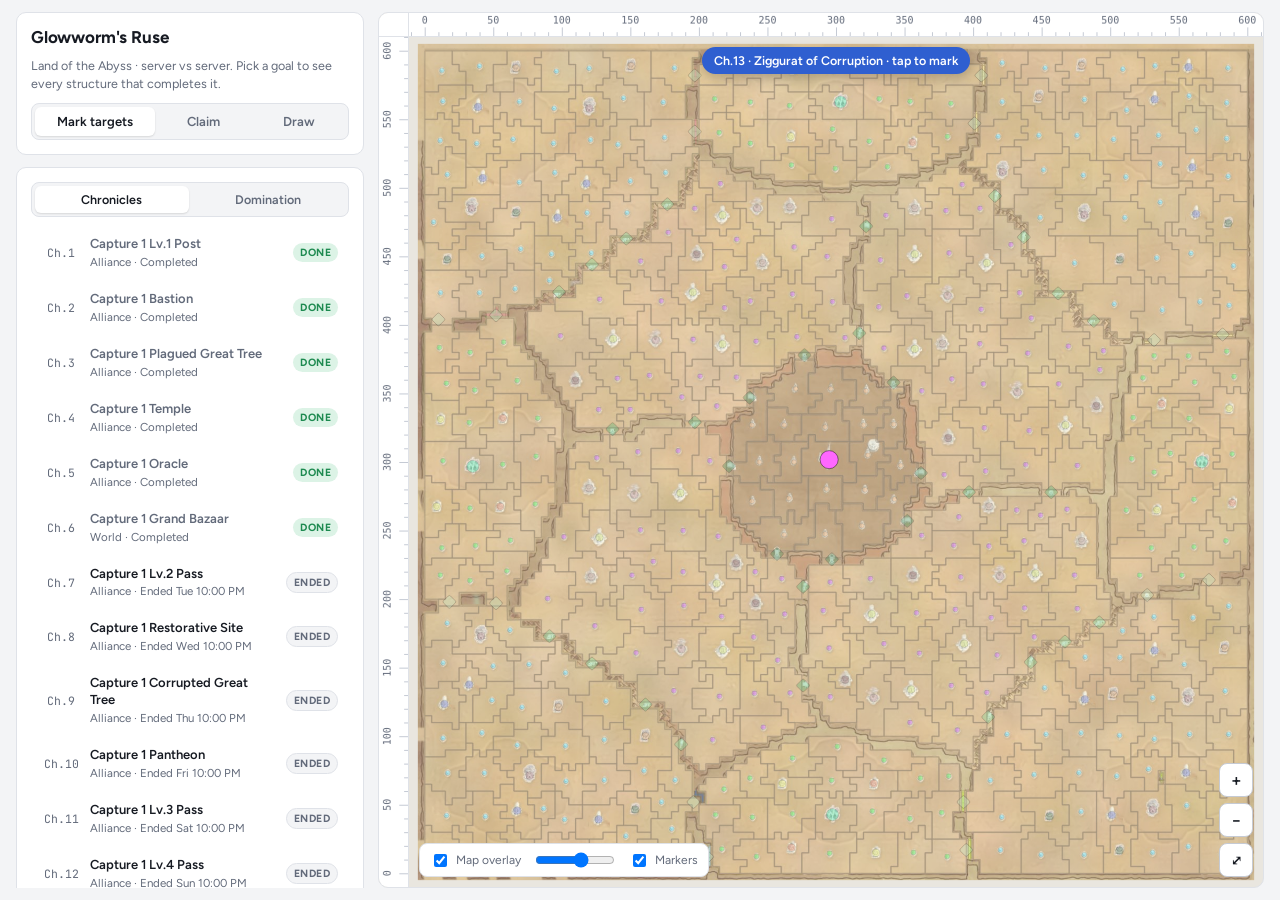
==== GlowwormsRusePlanner/glowworm/index.html @ 35611f46 "Add files via upload" ====
<!doctype html>
<html lang="en">
<head>
<meta charset="utf-8">
<meta name="viewport" content="width=device-width, initial-scale=1, viewport-fit=cover">
<title>Glowworm's Ruse Planner</title>
<meta name="claude:viewport-fit-sides" content="cover">
<link rel="preconnect" href="https://fonts.googleapis.com">
<link rel="stylesheet" href="https://fonts.googleapis.com/css2?family=Figtree:wght@400;500;600;700&family=JetBrains+Mono:wght@400;500&display=swap">
<style>
/* Layout: control rail on the left, full-bleed pannable map on the right; stacks on phones */
:root{
  --bg:#f3f4f6; --panel:#ffffff; --line:#dfe2e8; --line-strong:#c5cad4;
  --fg:#161a22; --muted:#626a7a; --accent:#2f5fd0; --accent-soft:#e7edfb;
  --map-bg:#e9e6df; --tile:#f6f3ec; --tile-line:#8f8676; --void:#cfc8bb;
  --danger:#c2412d; --ok:#1d8a50; --ok-soft:#dcf3e6; --warn:#a86400; --warn-soft:#fbecd2;
  --f-ui:"Figtree",system-ui,-apple-system,"Segoe UI",sans-serif;
  --f-mono:"JetBrains Mono",ui-monospace,"SFMono-Regular",Menlo,monospace;
}
@media (prefers-color-scheme:dark){:root:not([data-theme="light"]){
  --bg:#0f1115; --panel:#171a20; --line:#262a33; --line-strong:#353b47;
  --fg:#e8eaef; --muted:#8d95a5; --accent:#7ea0ff; --accent-soft:#1d2640;
  --map-bg:#14161a; --tile:#2a2823; --tile-line:#6d6658; --void:#1b1b1a; --danger:#ff7a63; --ok:#5fd394; --ok-soft:#173326; --warn:#f0b35a; --warn-soft:#3a2a12; color-scheme:dark}}
:root[data-theme="dark"]{
  --bg:#0f1115; --panel:#171a20; --line:#262a33; --line-strong:#353b47;
  --fg:#e8eaef; --muted:#8d95a5; --accent:#7ea0ff; --accent-soft:#1d2640;
  --map-bg:#14161a; --tile:#2a2823; --tile-line:#6d6658; --void:#1b1b1a; --danger:#ff7a63; --ok:#5fd394; --ok-soft:#173326; --warn:#f0b35a; --warn-soft:#3a2a12; color-scheme:dark}
html,body{height:100%}
body{background:var(--bg);color:var(--fg);font-family:var(--f-ui);font-size:14px;
  padding-left:max(16px,env(safe-area-inset-left,0px));padding-right:max(16px,env(safe-area-inset-right,0px));padding-block:12px;box-sizing:border-box}
*{box-sizing:border-box}
button,input,select,textarea{font:inherit;color:inherit}
.app{display:grid;grid-template-columns:350px minmax(0,1fr);gap:12px;height:100%}
.rail{display:flex;flex-direction:column;gap:12px;min-height:0;overflow:auto;padding-right:2px}
.card{background:var(--panel);border:1px solid var(--line);border-radius:10px;padding:14px;display:flex;flex-direction:column;gap:10px}
.head{display:flex;align-items:baseline;justify-content:space-between;gap:8px}
h1{font-size:17px;font-weight:700;margin:0;text-wrap:balance;letter-spacing:-.01em}
h2{font-size:11px;font-weight:600;margin:0;text-transform:uppercase;letter-spacing:.08em;color:var(--muted)}
.sub{color:var(--muted);font-size:12.5px;line-height:1.45;margin:0}
.mono{font-family:var(--f-mono);font-variant-numeric:tabular-nums}
.seg{display:grid;grid-template-columns:1.3fr 1fr 1fr;background:var(--bg);border:1px solid var(--line);border-radius:8px;padding:3px;gap:3px}
.seg button{border:0;background:transparent;border-radius:6px;padding:7px 8px;font-weight:600;font-size:13px;color:var(--muted);cursor:pointer}
.seg button[aria-pressed="true"]{background:var(--panel);color:var(--fg);box-shadow:0 1px 2px rgba(0,0,0,.12)}
.btn{border:1px solid var(--line-strong);background:var(--panel);border-radius:7px;padding:6px 10px;font-size:12.5px;font-weight:600;cursor:pointer}
.btn:hover{border-color:var(--accent)}
.btn.primary{background:var(--accent);border-color:var(--accent);color:#fff}
.btn.ghost{border-color:transparent;background:transparent;color:var(--muted)}
.btn.danger{color:var(--danger)}
.row{display:flex;gap:8px;align-items:center;flex-wrap:wrap}
:focus-visible{outline:2px solid var(--accent);outline-offset:2px}
.alli{display:flex;flex-direction:column;gap:4px}
.al{display:grid;grid-template-columns:auto minmax(0,1fr) auto;align-items:center;gap:10px;padding:8px 10px;border-radius:8px;border:1px solid transparent;cursor:pointer}
.al:hover{background:var(--bg)}
.al.on{border-color:var(--line-strong);background:var(--bg)}
.dot{width:16px;height:16px;border-radius:50%;border:2px solid var(--panel);box-shadow:0 0 0 1px var(--line-strong);cursor:pointer;padding:0}
.al input{border:0;background:transparent;font-weight:600;padding:0;min-width:0;width:100%}
.al input:focus{outline:none;border-bottom:1px solid var(--accent)}
.al .pts{font-family:var(--f-mono);font-size:12.5px;text-align:right}
.al .pts small{display:block;color:var(--muted);font-size:11px}
.al .bar{grid-column:2/4;height:3px;border-radius:2px;background:var(--line);overflow:hidden}
.al .bar i{display:block;height:100%}
.swatches{display:grid;grid-template-columns:repeat(9,1fr);gap:6px;padding:6px 0 2px}
.swatches button{aspect-ratio:1;border-radius:50%;border:2px solid transparent;cursor:pointer;padding:0}
.swatches button[aria-pressed="true"]{border-color:var(--fg)}
.empty{border:1px dashed var(--line-strong);border-radius:8px;padding:12px;color:var(--muted);font-size:12.5px;line-height:1.45}
.types{display:flex;flex-direction:column;gap:4px}
.zh{font-size:11px;font-weight:600;letter-spacing:.08em;text-transform:uppercase;color:var(--muted);padding:8px 8px 2px}
.ty .nm{font-weight:600;min-width:0;overflow:hidden;text-overflow:ellipsis;white-space:nowrap}
.ty{display:grid;grid-template-columns:auto minmax(0,1fr) 72px 30px;gap:8px;align-items:center;padding:6px 8px;border-radius:8px;border:1px solid transparent}
.ty.sel{border-color:var(--accent);background:var(--accent-soft)}
.ty input[type=text]{border:0;background:transparent;font-weight:600;min-width:0;width:100%;padding:2px 0}
.ty input[type=number]{width:64px;border:1px solid var(--line);border-radius:6px;padding:3px 6px;background:var(--panel);font-family:var(--f-mono);font-size:12px;text-align:right}
.ty .cnt{font-family:var(--f-mono);font-size:11.5px;color:var(--muted);min-width:28px;text-align:right}
.mk{width:14px;height:14px;display:inline-block;cursor:pointer;border:0;padding:0}
.stage{position:relative;min-height:0;background:var(--map-bg);border:1px solid var(--line);border-radius:10px;overflow:hidden;display:grid;grid-template-columns:30px 1fr;grid-template-rows:24px 1fr}
.corner{background:var(--panel);border-right:1px solid var(--line);border-bottom:1px solid var(--line)}
canvas.ruler{display:block;width:100%;height:100%;background:var(--panel)}
#rx{border-bottom:1px solid var(--line)} #ry{border-right:1px solid var(--line)}
.mapwrap{position:relative;overflow:hidden;touch-action:none;cursor:grab}
.mapwrap.drag{cursor:grabbing}
svg#map{position:absolute;inset:0;width:100%;height:100%;display:block}
.terr{fill:var(--tile);stroke:var(--tile-line);stroke-width:.45;vector-effect:non-scaling-stroke;stroke-linejoin:round;cursor:pointer}
.terr.own{stroke:rgba(0,0,0,.55)}
.terr:hover{stroke:var(--fg);stroke-width:1.6}
.bgon .terr{fill-opacity:.0}
.bgon .terr.own{fill-opacity:.62}
.gate{cursor:pointer}
.gate:hover rect{stroke-width:2.2}
.hud{position:absolute;right:calc(10px + env(safe-area-inset-right,0px));bottom:10px;display:flex;flex-direction:column;gap:6px}
.hud button{width:34px;height:34px;border-radius:8px;border:1px solid var(--line-strong);background:var(--panel);font-size:17px;font-weight:600;cursor:pointer}
.legend{position:absolute;left:10px;bottom:10px;background:var(--panel);border:1px solid var(--line);border-radius:8px;padding:6px 10px;font-size:12px;color:var(--muted);display:flex;gap:12px;align-items:center;flex-wrap:wrap;max-width:calc(100% - 70px)}
.legend label{display:flex;gap:6px;align-items:center;cursor:pointer}
.legend input[type=range]{width:80px}
.tip{position:absolute;pointer-events:none;background:var(--panel);border:1px solid var(--line-strong);border-radius:8px;padding:8px 10px;font-size:12.5px;line-height:1.45;box-shadow:0 6px 18px rgba(0,0,0,.18);min-width:170px;z-index:5}
.tip b{font-size:13px}
.tip .k{color:var(--muted)}
.modebar{position:absolute;top:10px;left:50%;transform:translateX(-50%);background:var(--accent);color:#fff;font-weight:600;font-size:12.5px;padding:6px 12px;border-radius:999px;white-space:nowrap;box-shadow:0 4px 12px rgba(0,0,0,.2)}
textarea{width:100%;min-height:90px;border:1px solid var(--line);border-radius:8px;padding:8px;background:var(--bg);font-family:var(--f-mono);font-size:11.5px;resize:vertical}
.note{font-size:12px;color:var(--muted)}
.ok{color:var(--accent);font-weight:600;font-size:12px}
.tabs{display:grid;grid-template-columns:1fr 1fr;background:var(--bg);border:1px solid var(--line);border-radius:8px;padding:3px;gap:3px}
.tabs button{border:0;background:transparent;border-radius:6px;padding:6px 8px;font-weight:600;font-size:12.5px;color:var(--muted);cursor:pointer}
.tabs button[aria-pressed="true"]{background:var(--panel);color:var(--fg);box-shadow:0 1px 2px rgba(0,0,0,.12)}
.goals{display:flex;flex-direction:column;gap:4px}
.goal{display:grid;grid-template-columns:38px minmax(0,1fr) auto;gap:10px;align-items:center;padding:8px 10px;border-radius:8px;border:1px solid transparent;cursor:pointer;text-align:left;background:transparent;width:100%}
.goal:hover{background:var(--bg)}
.goal.sel{border-color:var(--accent);background:var(--accent-soft)}
.goal .ch{font-family:var(--f-mono);font-size:11.5px;color:var(--muted);text-align:center}
.goal .tt{font-weight:600;font-size:13px;line-height:1.3}
.goal .meta{font-size:11.5px;color:var(--muted);margin-top:2px}
.goal.done .tt{color:var(--muted)}
.pill{font-size:10.5px;font-weight:700;letter-spacing:.04em;text-transform:uppercase;padding:3px 7px;border-radius:999px;white-space:nowrap}
.p-done{background:var(--ok-soft);color:var(--ok)}
.p-live{background:var(--accent);color:#fff}
.p-next{background:var(--accent-soft);color:var(--accent)}
.p-up{background:var(--bg);color:var(--muted);border:1px solid var(--line)}
.p-open{background:var(--warn-soft);color:var(--warn)}
.step{display:flex;align-items:center;gap:4px;font-family:var(--f-mono);font-size:12px}
.step button{width:22px;height:22px;border-radius:6px;border:1px solid var(--line-strong);background:var(--panel);cursor:pointer;line-height:1;padding:0}
.detail{border-top:1px solid var(--line);padding-top:10px;display:flex;flex-direction:column;gap:8px}
.detail .row{justify-content:space-between}
.tg{display:flex;gap:10px;flex-wrap:wrap;font-size:12px;color:var(--muted)}
.tg b{color:var(--fg);font-family:var(--f-mono)}
.key{display:grid;grid-template-columns:repeat(2,minmax(0,1fr));gap:4px 12px;font-size:12px}
.key span{display:flex;gap:6px;align-items:center;min-width:0;white-space:nowrap;overflow:hidden;text-overflow:ellipsis}
.key i{width:10px;height:10px;border-radius:50%;flex:none;box-shadow:0 0 0 1px rgba(0,0,0,.45)}
.key i.g{border-radius:2px;transform:rotate(45deg) scale(.85)}
details summary{cursor:pointer;list-style:none;display:flex;justify-content:space-between;align-items:center}
details summary::-webkit-details-marker{display:none}
.dim .terr:not(.elig){opacity:.55}
.dtools{position:absolute;top:10px;left:10px;right:10px;display:flex;flex-wrap:wrap;gap:6px;align-items:center;justify-content:center;pointer-events:none;z-index:4}
.dgrp{display:flex;gap:2px;background:var(--panel);border:1px solid var(--line-strong);border-radius:9px;padding:3px;box-shadow:0 4px 12px rgba(0,0,0,.16);pointer-events:auto}
.dgrp button{display:flex;align-items:center;gap:5px;border:0;background:transparent;border-radius:6px;padding:5px 8px;font-size:12px;font-weight:600;color:var(--fg);cursor:pointer}
.dgrp button:hover{background:var(--bg)}
.dgrp button[aria-pressed="true"]{background:var(--accent);color:#fff}
.dgrp svg{width:16px;height:16px;fill:currentColor;stroke:currentColor}
.dgrp .sw{width:20px;height:20px;padding:0;border-radius:50%;box-shadow:inset 0 0 0 1px rgba(0,0,0,.35)}
.dgrp .sw[aria-pressed="true"]{outline:2px solid var(--fg);outline-offset:1px;background-clip:padding-box}
.dhint{width:100%;text-align:center;font-size:11.5px;color:var(--fg);pointer-events:none}
.dhint span{background:var(--panel);border:1px solid var(--line);border-radius:999px;padding:3px 10px}
.mapwrap.drawing{cursor:crosshair}
#dl text{font-family:var(--f-ui);font-weight:700;paint-order:stroke;stroke:rgba(0,0,0,.75);stroke-linejoin:round}
@media (max-width:600px){.dgrp [data-tool] span{display:none}}
.mk-dim{opacity:.25}
@media (max-width:820px){
  .app{grid-template-columns:1fr;grid-template-rows:auto auto;height:auto}
  .stage{height:min(78vh,620px);order:-1}
  .rail{overflow:visible}
}
@media (prefers-reduced-motion:reduce){*{transition:none!important}}
</style>
<style>[hidden]{display:none!important}img{max-width:100%}body{margin:0}</style>
</head>
<body>

<div class="app">
  <aside class="rail">
    <section class="card">
      <h1>Glowworm's Ruse</h1>
      <p class="sub">Land of the Abyss · server vs server. Pick a goal to see every structure that completes it.</p>
      <div class="seg" role="group" aria-label="Map tap action">
        <button id="mPlan" aria-pressed="true">Mark targets</button>
        <button id="mClaim" aria-pressed="false">Claim</button>
        <button id="mDraw" aria-pressed="false">Draw</button>
      </div>
    </section>

    <section class="card">
      <div class="tabs" role="group" aria-label="Goal list">
        <button id="tChron" aria-pressed="true">Chronicles</button>
        <button id="tDom" aria-pressed="false">Domination</button>
      </div>
      <div id="goalList" class="goals"></div>
      <div id="goalDetail" class="detail" hidden></div>
    </section>

    <section class="card" id="claimCard">
      <div class="head"><h2>Alliances</h2><button class="btn" id="addAl">+ Add</button></div>
      <div id="alList" class="alli"></div>
      <div class="row" id="claimTools"></div>
    </section>

    <section class="card">
      <details>
        <summary><h2>Map key</h2><span class="note">show</span></summary>
        <div class="key" id="key" style="margin-top:10px"></div>
      </details>
    </section>

    <section class="card">
      <div class="head"><h2>Share &amp; backup</h2></div>
      <div class="row">
        <button class="btn" id="cpPlan">Copy full plan</button>
        <button class="btn ghost" id="showImp">Paste plan…</button>
      </div>
      <div id="impBox" hidden>
        <textarea id="impText" placeholder="Paste a copied plan here"></textarea>
        <div class="row"><button class="btn primary" id="doImp">Load</button><span id="impMsg" class="note"></span></div>
      </div>
      <span id="cpMsg" class="ok" hidden></span>
    </section>
  </aside>

  <main class="stage" id="stage">
    <div class="corner"></div>
    <canvas class="ruler" id="rx"></canvas>
    <canvas class="ruler" id="ry"></canvas>
    <div class="mapwrap" id="wrap">
      <svg id="map" xmlns="http://www.w3.org/2000/svg"><g id="vp"><image id="bgimg" href="map.jpg" x="-5" y="-5" width="610" height="610" preserveAspectRatio="none"/><g id="tl"></g><g id="ml"></g><g id="gl"></g><g id="rl"></g><g id="dl"></g></g></svg>
      <div class="modebar" id="modebar" hidden></div>
      <div class="dtools" id="dtools" hidden>
        <div class="dgrp" role="group" aria-label="Drawing tool">
          <button data-tool="hold" title="Alliance stronghold"><svg viewBox="0 0 20 20"><path d="M4 17V8l2-1V4h2v2h1V4h2v2h1V4h2v3l2 1v9h-5v-4H9v4z"/></svg><span>Stronghold</span></button>
          <button data-tool="arrow" title="Arrow"><svg viewBox="0 0 20 20"><path d="M3 17L15 5M9 5h6v6" fill="none" stroke-width="2"/></svg><span>Arrow</span></button>
          <button data-tool="circle" title="Circle"><svg viewBox="0 0 20 20"><circle cx="10" cy="10" r="6.5" fill="none" stroke-width="2"/></svg><span>Circle</span></button>
          <button data-tool="rect" title="Rectangle"><svg viewBox="0 0 20 20"><rect x="3.5" y="5" width="13" height="10" fill="none" stroke-width="2"/></svg><span>Box</span></button>
          <button data-tool="tri" title="Triangle"><svg viewBox="0 0 20 20"><path d="M10 3.5L17 16H3z" fill="none" stroke-width="2" stroke-linejoin="round"/></svg><span>Triangle</span></button>
          <button data-tool="erase" title="Erase: tap a drawing to remove it"><svg viewBox="0 0 20 20"><path d="M4 14l7-9 5 4-6 8H6z M8 17h8" fill="none" stroke-width="2" stroke-linejoin="round"/></svg><span>Erase</span></button>
        </div>
        <div class="dgrp" id="dcolors" role="group" aria-label="Drawing colour"></div>
        <div class="dgrp">
          <button id="dUndo" title="Undo last drawing"><span>Undo</span></button>
          <button id="dClear" title="Remove all drawings"><span>Clear</span></button>
        </div>
        <div class="dhint" id="dhint"></div>
      </div>
      <div class="legend" id="legend">
        <label><input type="checkbox" id="bgChk" checked> Map overlay</label>
        <input type="range" id="bgOp" min="15" max="100" value="65" aria-label="Map overlay opacity">
        <label><input type="checkbox" id="mkChk" checked> Markers</label>
      </div>
      <div class="hud"><button id="zin" aria-label="Zoom in">+</button><button id="zout" aria-label="Zoom out">−</button><button id="zfit" aria-label="Fit map" style="font-size:13px">⤢</button></div>
      <div class="tip" id="tip" hidden></div>
    </div>
  </main>
</div>

<script src="data.js"></script>
<script>
(()=>{
const D=window.GW_DATA, NS="http://www.w3.org/2000/svg";
const PALETTE=["#F4BF41","#F08C33","#BB7128","#784633","#EC4441","#7B2E40","#D7538F","#8647BA","#621D6F","#272742","#3950CF","#3E8CD7","#414569","#627FAB","#428A92","#50B080","#5DA52F","#40632D"];
const KEY="arc-glowworm-v3";
const ZN={Z1:"Zone 1",Z2:"Zone 2",Z3:"Zone 3",Z4:"Zone 4",GT:"Passes"};
const TYPES=D.types, TY={}; TYPES.forEach(t=>TY[t.id]=t);
const items={}; D.t.forEach(t=>items[t.id]={...t,kind:"t"}); D.g.forEach(g=>items[g.id]={...g,kind:"g"});
const ANY="*";
const T={post:["Z1:Level_1_Base"],bastion:["Z1:Bastion"],ptree:["Z1:Plagued_Great_Tree"],temple:["Z1:Temple_of_Conquest","Z1:Temple_of_Protection"],
  oracle:["Z2:Orancle_of_Discovery","Z2:Oracle_of_Recovery"],bazaar:["Z2:Grand_Bazaar"],rest:["Z3:Restorative_Site"],ctree:["Z3:Corrupted_Great_Tree"],
  trees:["Z1:Plagued_Great_Tree","Z3:Corrupted_Great_Tree"],pantheon:["Z3:Pantheon_of_Might","Z3:Pantheon_of_Mystery"],zig:["Z4:Ziggurat_of_Corruption"],
  p1:["GT:L1"],p2:["GT:L2"],p3:["GT:L3"],p4:["GT:L4"]};
const U=(m,d)=>Date.UTC(2026,m-1,d,22);
const CH=[
 [1,"Capture 1 Lv.1 Post","A",T.post,U(10,13)],[2,"Capture 1 Bastion","A",T.bastion,U(10,14)],[3,"Capture 1 Plagued Great Tree","A",T.ptree,U(10,15)],
 [4,"Capture 1 Temple","A",T.temple,U(10,16)],[5,"Capture 1 Oracle","A",T.oracle,U(10,17)],[6,"Capture 1 Grand Bazaar","W",T.bazaar,U(10,18)],
 [7,"Capture 1 Lv.2 Pass","A",T.p2,U(10,19)],[8,"Capture 1 Restorative Site","A",T.rest,U(10,20)],[9,"Capture 1 Corrupted Great Tree","A",T.ctree,U(10,21)],
 [10,"Capture 1 Pantheon","A",T.pantheon,U(10,22)],[11,"Capture 1 Lv.3 Pass","A",T.p3,U(10,23)],[12,"Capture 1 Lv.4 Pass","A",T.p4,U(10,24)],
 [13,"Capture the Ziggurat of Corruption","W",T.zig,U(10,25)]
].map(([n,t,m,ty,st])=>({id:"c"+n,n,title:t,m,ty,start:st,end:st+864e5}));
const DOM=[
 ["d1","Capture 10 Territories","A",ANY,10,33],["d2","Capture 30 Territories","A",ANY,30,33],["d3","Capture 50 Territories","A",ANY,50,33],
 ["d4","Capture 1 Bastion","A",T.bastion,1,2],["d5","Capture 2 Great Trees","A",T.trees,2,1],["d6","Capture 2 Temples","A",T.temple,2,2],
 ["d7","Capture 4 Lv.1 Passes","W",T.p1,4,4,"Lv.14 Valor"],["d8","Capture 2 Oracles","A",T.oracle,2,2],["d9","Capture 1 Grand Bazaar","A",T.bazaar,1,1],
 ["d10","Capture 2 Grand Bazaars","W",T.bazaar,2,1],["d11","Capture 4 Lv.2 Passes","W",T.p2,4,0,"Lv.16 Valor"],["d12","Capture 4 Lv.3 Passes","W",T.p3,4,0],
 ["d13","Capture 3 Pantheons","A",T.pantheon,3,0,"Lv.14 Valor"],["d14","Capture 6 Lv.4 Passes","W",T.p4,6,0,"Lv.16 Valor"],["d15","Capture the Ziggurat of Corruption","W",T.zig,1,0]
].map(([id,title,m,ty,need,have,req])=>({id,title,m,ty,need,have,req}));
const GOALS={}; CH.forEach(g=>GOALS[g.id]=g); DOM.forEach(g=>GOALS[g.id]=g);
const seed=()=>{const p={},c={}; DOM.forEach(d=>p[d.id]=d.have); [1,2,3,4,5,6].forEach(n=>c["c"+n]=1); return {prog:p,chDone:c};};
let S={alliances:[],active:null,owner:{},tgt:{},shapes:[],tool:"hold",dcol:null,mode:"plan",tab:"chron",goal:null,bg:true,bgOp:65,mk:true,...seed()};
try{const r=localStorage.getItem(KEY); if(r) S={...S,...JSON.parse(r)};}catch(e){}
const save=()=>{try{localStorage.setItem(KEY,JSON.stringify(S))}catch(e){}};
const typeOf=id=>items[id].ty;
const alById=id=>S.alliances.find(a=>a.id===id);
const $=s=>document.getElementById(s);
const esc=v=>String(v).replace(/[&<>"]/g,c=>({"&":"&amp;","<":"&lt;",">":"&gt;",'"':"&quot;"}[c]));
const elig=(g,id)=>g.ty===ANY?items[id].kind==="t":g.ty.includes(typeOf(id));
const ST=["target","captured","restored"], STN={target:"Target",captured:"Captured",restored:"Restored"};
const STC={target:"#ffffff",captured:"#f5a524",restored:"#22c55e"};
if(!S.goal){const nx=CH.find(c=>!S.chDone[c.id]&&c.end>Date.now()); S.goal=nx?nx.id:"c13";}

/* ---------- map build ---------- */
const tl=$("tl"),ml=$("ml"),gl=$("gl"),rl=$("rl"),els={};
const fy=y=>600-y;
D.t.forEach(t=>{
  const p=document.createElementNS(NS,"path");
  p.setAttribute("d","M"+t.p.map(([x,y])=>x+" "+fy(y)).join("L")+"Z");
  p.setAttribute("class","terr"); p.dataset.id=t.id; tl.appendChild(p); els[t.id]=p;
  const m=document.createElementNS(NS,"circle"); m.setAttribute("cx",t.s[0]); m.setAttribute("cy",fy(t.s[1]));
  m.dataset.id=t.id; m.style.cursor="pointer"; ml.appendChild(m); els[t.id+"_m"]=m;
});
D.g.forEach(g=>{
  const r=document.createElementNS(NS,"rect"),gg=document.createElementNS(NS,"g");
  gg.setAttribute("class","gate"); gg.setAttribute("transform",`translate(${g.s[0]} ${fy(g.s[1])}) rotate(45)`);
  r.setAttribute("x",-3.6);r.setAttribute("y",-3.6);r.setAttribute("width",7.2);r.setAttribute("height",7.2);r.setAttribute("rx",1.2);
  r.setAttribute("vector-effect","non-scaling-stroke"); r.dataset.id=g.id; gg.appendChild(r); gl.appendChild(gg); els[g.id]=r;
});
const mr=t=>{const r=TY[t].r; return r>20?4.4:r>12?2.8:1.8;};

function paint(){
  const svg=$("map"), g=GOALS[S.goal];
  svg.classList.toggle("bgon",S.bg); svg.classList.toggle("dim",!!g&&g.ty!==ANY);
  $("bgimg").style.display=S.bg?"":"none"; $("bgimg").setAttribute("opacity",S.bgOp/100);
  ml.style.display=S.mk?"":"none";
  D.t.forEach(t=>{
    const a=alById(S.owner[t.id]),p=els[t.id],e=g&&elig(g,t.id);
    p.classList.toggle("own",!!a); p.classList.toggle("elig",!!e); p.style.fill=a?a.color:"";
    const m=els[t.id+"_m"], ty=TY[t.ty], focus=g&&g.ty!==ANY;
    m.setAttribute("r",mr(t.ty)*(focus&&e?1.5:1)); m.setAttribute("fill",ty.color);
    m.setAttribute("stroke","rgba(0,0,0,.65)"); m.setAttribute("stroke-width",.5);
    m.classList.toggle("mk-dim",!!focus&&!e);
  });
  D.g.forEach(gt=>{
    const a=alById(S.owner[gt.id]),r=els[gt.id],e=g&&elig(g,gt.id);
    r.setAttribute("fill",a?a.color:TY[gt.ty].color); r.setAttribute("stroke",a?"#fff":"rgba(0,0,0,.7)"); r.setAttribute("stroke-width",a?1.6:1);
    r.parentNode.classList.toggle("mk-dim",!!g&&g.ty!==ANY&&!e);
    r.parentNode.setAttribute("transform",`translate(${gt.s[0]} ${fy(gt.s[1])}) rotate(45) scale(${g&&e&&g.ty!==ANY?1.35:1})`);
  });
  rl.innerHTML="";
  for(const id in S.tgt){const it=items[id]; if(!it) continue; const st=S.tgt[id];
    const c=document.createElementNS(NS,"circle"); c.setAttribute("cx",it.s[0]); c.setAttribute("cy",fy(it.s[1]));
    c.setAttribute("r",it.kind==="g"?7.5:Math.max(6,mr(it.ty)*1.5+3.5)); c.setAttribute("fill","none"); c.setAttribute("stroke",STC[st]);
    c.setAttribute("stroke-width",st==="target"?1.4:2); c.setAttribute("vector-effect","non-scaling-stroke");
    if(st==="target") c.setAttribute("stroke-dasharray","3 2"); c.style.pointerEvents="none";
    const c2=c.cloneNode(); c2.setAttribute("stroke","rgba(0,0,0,.55)"); c2.setAttribute("stroke-width",st==="target"?3:4); c2.removeAttribute("stroke-dasharray");
    rl.append(c2,c);}
}

/* ---------- goals ---------- */
const fmtDur=ms=>{const m=Math.round(ms/6e4),d=Math.floor(m/1440),h=Math.floor(m%1440/60),mm=m%60; return d?`${d}d ${h}h`:h?`${h}h ${mm}m`:`${mm}m`;};
const fmtWhen=t=>new Date(t).toLocaleString([], {weekday:"short",hour:"numeric",minute:"2-digit"});
function goalCounts(g){const c={eligible:0,target:0,captured:0,restored:0};
  Object.keys(items).forEach(id=>{if(!elig(g,id))return; c.eligible++; const s=S.tgt[id]; if(s) c[s]++;}); return c;}
function chState(c){const now=Date.now(),cnt=goalCounts(c);
  if(S.chDone[c.id]||cnt.restored>0) return {k:"done",pill:"Done",cls:"p-done",meta:c.end<now?"Completed":"Completed · ends "+fmtWhen(c.end)};
  if(now>=c.end) return {k:"miss",pill:"Ended",cls:"p-up",meta:"Ended "+fmtWhen(c.end)};
  if(now>=c.start) return {k:"live",pill:"Live",cls:"p-live",meta:"Ends in "+fmtDur(c.end-now)+" · "+fmtWhen(c.end)};
  const nx=CH.find(x=>x.start>now); return {k:"up",pill:nx&&nx.id===c.id?"Next":"Upcoming",cls:nx&&nx.id===c.id?"p-next":"p-up",meta:"Opens "+fmtWhen(c.start)+" · in "+fmtDur(c.start-now)};
}
function renderGoals(){
  const box=$("goalList"); box.innerHTML="";
  $("tChron").setAttribute("aria-pressed",String(S.tab==="chron")); $("tDom").setAttribute("aria-pressed",String(S.tab==="dom"));
  if(S.tab==="chron") CH.forEach(c=>{const st=chState(c);
    const b=document.createElement("button"); b.className="goal"+(S.goal===c.id?" sel":"")+(st.k==="done"?" done":"");
    b.innerHTML=`<span class="ch">Ch.${c.n}</span><span><div class="tt">${c.title}</div><div class="meta">${c.m==="W"?"World":"Alliance"} · ${st.meta}</div></span><span class="pill ${st.cls}">${st.pill}</span>`;
    b.onclick=()=>{S.goal=S.goal===c.id?null:c.id; save(); renderAll();}; box.appendChild(b);});
  else DOM.forEach(d=>{const have=S.prog[d.id]||0, done=have>=d.need;
    const b=document.createElement("div"); b.className="goal"+(S.goal===d.id?" sel":"")+(done?" done":""); b.tabIndex=0;
    b.innerHTML=`<span class="pill ${done?"p-done":"p-open"}" style="justify-self:center">${done?"✓":d.need-have}</span><span><div class="tt">${d.title}</div><div class="meta">${d.m==="W"?"World":"Alliance"}${d.req?" · needs "+d.req:""}</div></span>
      <span class="step"><button aria-label="Less">−</button><span>${have}/${d.need}</span><button aria-label="More">+</button></span>`;
    const [mi,pl]=b.querySelectorAll(".step button");
    mi.onclick=e=>{e.stopPropagation(); S.prog[d.id]=Math.max(0,have-1); save(); renderGoals();};
    pl.onclick=e=>{e.stopPropagation(); S.prog[d.id]=have+1; save(); renderGoals();};
    b.onclick=()=>{S.goal=S.goal===d.id?null:d.id; save(); renderAll();};
    b.onkeydown=e=>{if(e.key==="Enter"||e.key===" "){e.preventDefault(); b.onclick();}};
    box.appendChild(b);});
  renderDetail();
}
function renderDetail(){
  const box=$("goalDetail"), g=GOALS[S.goal]; if(!g){box.hidden=true; return;} box.hidden=false;
  const c=goalCounts(g);
  const isCh=!!g.n;
  box.innerHTML=`<div class="row"><b style="font-size:13px">${isCh?"Ch."+g.n+" · ":""}${g.title}</b></div>
    <div class="tg"><span><b>${c.eligible}</b> on map</span><span><b>${c.target}</b> targeted</span><span><b>${c.captured}</b> captured</span><span><b>${c.restored}</b> restored</span></div>
    <p class="sub" style="margin:0">${S.mode==="plan"?"Tap a highlighted structure to mark it: target, then captured, then restored. Tap again to clear.":"Switch to Mark targets to plan this goal on the map."} Chronicle missions only count once the structure is captured and restored.</p>
    ${isCh?`<div class="row"><label class="note" style="display:flex;gap:6px;align-items:center"><input type="checkbox" id="chDoneChk" ${S.chDone[g.id]?"checked":""}> Completed in game</label></div>`:""}`;
  const ck=$("chDoneChk"); if(ck) ck.onchange=e=>{if(e.target.checked) S.chDone[g.id]=1; else delete S.chDone[g.id]; save(); renderGoals(); };
}
$("tChron").onclick=()=>{S.tab="chron"; save(); renderGoals();};
$("tDom").onclick=()=>{S.tab="dom"; save(); renderGoals();};

/* ---------- alliances ---------- */
function totals(){const o={}; S.alliances.forEach(a=>o[a.id]={n:0,s:0}); for(const id in S.owner){const a=o[S.owner[id]]; if(!a||!items[id]) continue; a.n++; const r=TY[typeOf(id)].r; if(r>12||items[id].kind==="g") a.s++;} return o;}
let pickerFor=null, confirmReset=false;
function renderAlliances(){
  const box=$("alList"), tot=totals(); box.innerHTML="";
  if(!S.alliances.length){box.innerHTML='<div class="empty">Add alliances to colour who holds what. Switch the map to Claim for alliance, then tap territories and passes.</div>';}
  const max=Math.max(1,...S.alliances.map(a=>tot[a.id].n));
  [...S.alliances].sort((a,b)=>tot[b.id].n-tot[a.id].n).forEach(a=>{
    const d=document.createElement("div"); d.className="al"+(a.id===S.active?" on":"");
    d.innerHTML=`<button class="dot" style="background:${a.color}" aria-label="Change color"></button>
      <input id="an_${a.id}" value="${esc(a.name)}" aria-label="Alliance name">
      <div class="pts">${tot[a.id].n}<small>${S.shapes.some(x=>x.t==="hold"&&x.al===a.id)?"⌂ ":""}${tot[a.id].s} key sites</small></div>
      <div class="bar"><i style="width:${tot[a.id].n/max*100}%;background:${a.color}"></i></div>`;
    d.onclick=e=>{if(e.target.tagName==="INPUT"||e.target.classList.contains("dot"))return; S.active=a.id; save(); renderAlliances(); updateModebar(); if(S.mode==="draw") renderTools();};
    d.querySelector(".dot").onclick=e=>{e.stopPropagation(); pickerFor=pickerFor===a.id?null:a.id; S.active=a.id; renderAlliances();};
    const inp=d.querySelector("input"); inp.onfocus=()=>{if(S.active!==a.id){S.active=a.id;save();box.querySelectorAll(".al").forEach(x=>x.classList.remove("on"));d.classList.add("on");}};
    inp.oninput=()=>{a.name=inp.value; save(); updateModebar(); paintShapes();};
    box.appendChild(d);
    if(pickerFor===a.id){const sw=document.createElement("div"); sw.className="swatches";
      PALETTE.forEach(c=>{const b=document.createElement("button"); b.style.background=c; b.setAttribute("aria-pressed",String(c===a.color)); b.setAttribute("aria-label",c);
        b.onclick=()=>{a.color=c; pickerFor=null; save(); renderAll();}; sw.appendChild(b);}); box.appendChild(sw);}
  });
  const tools=$("claimTools"); tools.innerHTML="";
  if(S.alliances.length){
    if(!confirmReset){
      const del=document.createElement("button"); del.className="btn ghost danger"; del.textContent="Remove selected";
      del.onclick=()=>{if(!S.active)return; for(const k in S.owner) if(S.owner[k]===S.active) delete S.owner[k];
        S.shapes=S.shapes.filter(x=>!(x.t==="hold"&&x.al===S.active)); S.alliances=S.alliances.filter(x=>x.id!==S.active); S.active=S.alliances[0]?.id||null; save(); renderAll();};
      const rs=document.createElement("button"); rs.className="btn ghost"; rs.textContent="Clear all claims"; rs.onclick=()=>{confirmReset=true; renderAlliances();};
      tools.append(rs,del);
    } else {
      const s=document.createElement("span"); s.className="note"; s.textContent="Clear every claim on the map?";
      const y=document.createElement("button"); y.className="btn danger"; y.textContent="Clear"; y.onclick=()=>{S.owner={}; confirmReset=false; save(); renderAll();};
      const n=document.createElement("button"); n.className="btn ghost"; n.textContent="Cancel"; n.onclick=()=>{confirmReset=false; renderAlliances();};
      tools.append(s,y,n);
    }
  }
}
function renderKey(){
  const k=$("key"); k.innerHTML=TYPES.map(t=>{const n=Object.keys(items).filter(id=>typeOf(id)===t.id).length;
    return `<span title="${t.name}"><i class="${t.zone==="GT"?"g":""}" style="background:${t.color}"></i>${t.name} <small class="note">${n}</small></span>`;}).join("");
}
function updateModebar(){
  const mb=$("modebar"), g=GOALS[S.goal];
  if(S.mode==="draw"){mb.hidden=true; return;}
  if(S.mode==="plan"){mb.hidden=!g; if(g) mb.textContent=(g.n?"Ch."+g.n+" · ":"")+g.title.replace(/^Capture (the )?/,"")+" · tap to mark";}
  else if(!S.alliances.length){mb.hidden=false; mb.textContent="Add an alliance to start claiming";}
  else {const a=alById(S.active); mb.hidden=!a; if(a) mb.textContent="Claiming for "+(a.name||"alliance");}
}
function setMode(m){S.mode=m; $("mPlan").setAttribute("aria-pressed",String(m==="plan")); $("mClaim").setAttribute("aria-pressed",String(m==="claim")); $("mDraw").setAttribute("aria-pressed",String(m==="draw")); save(); renderDetail(); updateModebar(); if(typeof renderTools==="function") renderTools();}
function renderAll(){paint(); renderGoals(); renderAlliances(); updateModebar(); if(typeof paintShapes==="function") paintShapes();}
$("mPlan").onclick=()=>setMode("plan"); $("mClaim").onclick=()=>setMode("claim"); $("mDraw").onclick=()=>setMode("draw");
$("addAl").onclick=()=>{const keepDraw=S.mode==="draw";const used=new Set(S.alliances.map(a=>a.color)); const c=PALETTE.find(p=>!used.has(p))||PALETTE[0];
  const a={id:"a"+Date.now().toString(36),name:"Alliance "+(S.alliances.length+1),color:c}; S.alliances.push(a); S.active=a.id; save(); setMode(keepDraw?"draw":"claim"); renderAll();
  setTimeout(()=>{const i=$("an_"+a.id); if(i){i.focus(); i.select();}},0);};
$("bgChk").checked=S.bg; $("bgOp").value=S.bgOp; $("mkChk").checked=S.mk;
$("bgChk").onchange=e=>{S.bg=e.target.checked; save(); paint();};
$("bgOp").oninput=e=>{S.bgOp=+e.target.value; save(); paint();};
$("mkChk").onchange=e=>{S.mk=e.target.checked; save(); paint();};
setInterval(()=>{if(S.tab==="chron") renderGoals();},30000);

/* ---------- copy / import ---------- */
function copyText(txt,msg){
  const show=m=>{const el=$("cpMsg"); el.hidden=false; el.textContent=m; clearTimeout(show.t); show.t=setTimeout(()=>el.hidden=true,2500);};
  const fallback=()=>{$("impBox").hidden=false; $("impText").value=txt; $("impText").select(); show("Copy blocked here. The text is selected below.");};
  try{navigator.clipboard.writeText(txt).then(()=>show(msg),fallback);}catch(e){fallback();}
}
$("cpPlan").onclick=()=>copyText(JSON.stringify({glowwormPlan:3,alliances:S.alliances,owner:S.owner,tgt:S.tgt,prog:S.prog,chDone:S.chDone,shapes:S.shapes}),"Plan copied");
$("showImp").onclick=()=>{$("impBox").hidden=!$("impBox").hidden;};
$("doImp").onclick=()=>{
  try{const o=JSON.parse($("impText").value); if(!o.glowwormPlan) throw 0;
    ["owner","tgt","prog","chDone","shapes"].forEach(k=>{if(o[k]) S[k]=o[k];});
    if(o.alliances){S.alliances=o.alliances; S.active=S.alliances[0]?.id||null;}
    save(); renderAll(); $("impMsg").textContent="Loaded.";}
  catch(e){$("impMsg").textContent="That text isn't a copied plan. Paste the whole thing.";}
};

/* ---------- drawings & strongholds ---------- */
const dl=$("dl"); const DCOLS=["#ffffff","#111111","#EC4441","#F4BF41","#50B080","#3E8CD7","#8647BA","#F08C33"];
const shCol=sh=>{if(sh.t==="hold"){const a=alById(sh.al); return a?a.color:"#9aa3b2";} return sh.c;};
function arrowPath(x0,y0,x1,y1){const L=Math.hypot(x1-x0,y1-y0)||1, h=Math.min(L*.35,9), ux=(x1-x0)/L, uy=(y1-y0)/L;
  const bx=x1-ux*h, by=y1-uy*h, w=h*.55; return `M${x0} ${y0}L${bx} ${by}M${x1} ${y1}L${bx-uy*w} ${by+ux*w}L${bx+uy*w} ${by-ux*w}Z`;}
function shapeEl(sh,i){
  const g=document.createElementNS(NS,"g"), col=shCol(sh); g.dataset.sh=i;
  const mk=(tag,at)=>{const e=document.createElementNS(NS,tag); for(const k in at) e.setAttribute(k,at[k]); e.dataset.sh=i; g.appendChild(e); return e;};
  const st={fill:"none",stroke:col,"stroke-width":2.5,"vector-effect":"non-scaling-stroke","stroke-linejoin":"round","stroke-linecap":"round"};
  const halo={...st,stroke:"rgba(0,0,0,.45)","stroke-width":5};
  const geo=()=>{const {x0,y0,x1,y1}=sh;
    if(sh.t==="arrow") return ["path",{d:arrowPath(x0,y0,x1,y1)}];
    if(sh.t==="circle") return ["circle",{cx:x0,cy:y0,r:Math.hypot(x1-x0,y1-y0)}];
    if(sh.t==="rect") return ["rect",{x:Math.min(x0,x1),y:Math.min(y0,y1),width:Math.abs(x1-x0),height:Math.abs(y1-y0)}];
    if(sh.t==="tri"){const l=Math.min(x0,x1),r=Math.max(x0,x1),t=Math.min(y0,y1),b=Math.max(y0,y1); return ["path",{d:`M${(l+r)/2} ${t}L${r} ${b}L${l} ${b}Z`}];}};
  if(sh.t==="hold"){
    const a=alById(sh.al), s=1;
    mk("circle",{cx:sh.x,cy:sh.y,r:7.2,fill:col,stroke:"#fff","stroke-width":1.8,"vector-effect":"non-scaling-stroke"});
    mk("path",{d:`M${sh.x-4} ${sh.y+3.6}v-5l1.2-.7v-2h1.3v1.2h.8v-1.2h1.4v1.2h.8v-1.2h1.3v2l1.2.7v5h-2.6v-2.3h-1.8v2.3z`,fill:"#fff"});
    const tx=mk("text",{x:sh.x,y:sh.y+12.5,"text-anchor":"middle","font-size":5,fill:"#fff","stroke-width":2.2});
    tx.textContent=a?a.name:"Stronghold";
    g.style.cursor="pointer";
  } else { const [tag,at]=geo(); mk(tag,{...at,...halo}); const e=mk(tag,{...at,...st});
    if(sh.t==="arrow"){e.setAttribute("fill",col);} }
  return g;
}
function paintShapes(){dl.innerHTML=""; S.shapes.forEach((sh,i)=>dl.appendChild(shapeEl(sh,i))); if(draft) dl.appendChild(shapeEl(draft,-1));
  dl.style.pointerEvents=(S.mode==="draw"&&S.tool==="erase")?"auto":"none";}
let draft=null;
function renderTools(){
  $("dtools").hidden=S.mode!=="draw"; wrap.classList.toggle("drawing",S.mode==="draw");
  document.querySelectorAll("#dtools [data-tool]").forEach(b=>b.setAttribute("aria-pressed",String(b.dataset.tool===S.tool)));
  const dc=$("dcolors"); dc.hidden=S.tool==="hold"||S.tool==="erase"; dc.innerHTML="";
  const cur=S.dcol||(alById(S.active)?.color)||"#EC4441";
  [...new Set([...(alById(S.active)?[alById(S.active).color]:[]),...DCOLS])].forEach(c=>{const b=document.createElement("button"); b.className="sw"; b.style.background=c;
    b.setAttribute("aria-label","Colour "+c); b.setAttribute("aria-pressed",String(c===cur)); b.onclick=()=>{S.dcol=c; save(); renderTools();}; dc.appendChild(b);});
  const a=alById(S.active);
  const hint={hold:a?`Tap the map to place ${esc(a.name)}'s stronghold. Pick another alliance in the list to place theirs.`:"Add an alliance first, then tap the map to place its stronghold.",
    arrow:"Drag from start to end.",circle:"Drag out from the centre.",rect:"Drag corner to corner.",tri:"Drag to size the triangle.",erase:"Tap a drawing or stronghold to remove it."}[S.tool];
  $("dhint").innerHTML=`<span>${hint} Two fingers or the scroll wheel move the map.</span>`;
  paintShapes();
}
document.querySelectorAll("#dtools [data-tool]").forEach(b=>b.onclick=()=>{S.tool=b.dataset.tool; save(); renderTools();});
let clearArm=false;
$("dUndo").onclick=()=>{S.shapes.pop(); save(); paintShapes();};
$("dClear").onclick=()=>{if(!S.shapes.length) return; if(!clearArm){clearArm=true; $("dClear").firstChild.textContent="Tap again to clear"; setTimeout(()=>{clearArm=false; $("dClear").firstChild.textContent="Clear";},2500); return;}
  clearArm=false; $("dClear").firstChild.textContent="Clear"; S.shapes=[]; save(); paintShapes();};
["dtools"].forEach(i=>$(i).addEventListener("pointerdown",e=>{if(e.target.closest(".dgrp")) e.stopPropagation();}));

/* ---------- view: pan / zoom ---------- */
const wrap=$("wrap"),vp=$("vp");
let V={s:1,x:0,y:0};
function fit(){const r=wrap.getBoundingClientRect(); const s=Math.min(r.width,r.height)/620; V={s,x:(r.width-600*s)/2,y:(r.height-600*s)/2}; apply();}
function apply(){vp.setAttribute("transform",`translate(${V.x} ${V.y}) scale(${V.s})`); rulers();}
function zoomAt(f,cx,cy){const ns=Math.min(40,Math.max(.4,V.s*f)); f=ns/V.s; V.x=cx-(cx-V.x)*f; V.y=cy-(cy-V.y)*f; V.s=ns; apply();}
wrap.addEventListener("wheel",e=>{e.preventDefault(); const r=wrap.getBoundingClientRect(); zoomAt(Math.exp(-e.deltaY*0.0015),e.clientX-r.left,e.clientY-r.top);},{passive:false});
const ptrs=new Map(); let moved=0,last=null,pinch=null;
const toMap=e=>{const r=wrap.getBoundingClientRect(); return {x:(e.clientX-r.left-V.x)/V.s, y:(e.clientY-r.top-V.y)/V.s};};
const SHAPES=["arrow","circle","rect","tri"];
wrap.addEventListener("pointerdown",e=>{ptrs.set(e.pointerId,{x:e.clientX,y:e.clientY}); moved=0; last={x:e.clientX,y:e.clientY};
  if(ptrs.size===2){draft=null; paintShapes(); const [a,b]=[...ptrs.values()]; pinch={d:Math.hypot(a.x-b.x,a.y-b.y),mx:(a.x+b.x)/2,my:(a.y+b.y)/2}; return;}
  if(S.mode==="draw"&&SHAPES.includes(S.tool)&&ptrs.size===1){const m=toMap(e); draft={t:S.tool,c:S.dcol||(alById(S.active)?.color)||"#EC4441",x0:m.x,y0:m.y,x1:m.x,y1:m.y}; try{wrap.setPointerCapture(e.pointerId);}catch(_){}}
});
wrap.addEventListener("pointermove",e=>{
  if(!ptrs.has(e.pointerId)){hover(e);return;}
  ptrs.set(e.pointerId,{x:e.clientX,y:e.clientY});
  if(ptrs.size===2&&pinch){const [a,b]=[...ptrs.values()]; const d=Math.hypot(a.x-b.x,a.y-b.y), mx=(a.x+b.x)/2, my=(a.y+b.y)/2, r=wrap.getBoundingClientRect();
    V.x+=mx-pinch.mx; V.y+=my-pinch.my; zoomAt(d/pinch.d,mx-r.left,my-r.top); pinch.d=d; pinch.mx=mx; pinch.my=my; moved=99; return;}
  const dx=e.clientX-last.x,dy=e.clientY-last.y; moved+=Math.abs(dx)+Math.abs(dy); last={x:e.clientX,y:e.clientY};
  if(draft){const m=toMap(e); draft.x1=m.x; draft.y1=m.y; paintShapes(); $("tip").hidden=true; return;}
  if(S.mode==="draw") return;
  if(moved>5){wrap.classList.add("drag"); V.x+=dx; V.y+=dy; apply(); $("tip").hidden=true;}
});
const up=e=>{
  const had=ptrs.has(e.pointerId); ptrs.delete(e.pointerId); if(ptrs.size<2) pinch=null; wrap.classList.remove("drag");
  if(draft){const d=draft; draft=null; if(e.type==="pointerup"&&Math.hypot(d.x1-d.x0,d.y1-d.y0)*V.s>8){S.shapes.push(d); save();} paintShapes(); return;}
  if(!(had&&moved<=5&&e.type==="pointerup")) return;
  if(S.mode==="draw"){
    if(S.tool==="hold"){const a=alById(S.active); if(!a) return; const m=toMap(e); S.shapes=S.shapes.filter(x=>!(x.t==="hold"&&x.al===a.id)); S.shapes.push({t:"hold",al:a.id,x:m.x,y:m.y}); save(); paintShapes(); renderAlliances();}
    else if(S.tool==="erase"){const el=document.elementFromPoint(e.clientX,e.clientY); const i=el&&el.dataset&&el.dataset.sh; if(i!=null&&i!==""&&+i>=0){S.shapes.splice(+i,1); save(); paintShapes();}}
    return;}
  const el=document.elementFromPoint(e.clientX,e.clientY); const id=el&&el.dataset&&el.dataset.id; if(id) act(id,e);
};
wrap.addEventListener("pointerup",up); wrap.addEventListener("pointercancel",up);
wrap.addEventListener("pointerleave",()=>{$("tip").hidden=true;});
$("zin").onclick=()=>{const r=wrap.getBoundingClientRect(); zoomAt(1.5,r.width/2,r.height/2);};
$("zout").onclick=()=>{const r=wrap.getBoundingClientRect(); zoomAt(1/1.5,r.width/2,r.height/2);};
$("zfit").onclick=fit;
["zin","zout","zfit","legend"].forEach(i=>{const el=$(i); el.addEventListener("pointerdown",e=>e.stopPropagation());});

function act(id,e){
  if(S.mode==="plan"){const g=GOALS[S.goal]; if(!g||!elig(g,id)) return;
    const cur=S.tgt[id], i=cur?ST.indexOf(cur)+1:0; if(i>=ST.length) delete S.tgt[id]; else S.tgt[id]=ST[i];
    save(); paint(); renderGoals(); hover(e); return;}
  if(!S.active){updateModebar(); return;}
  if(S.owner[id]===S.active) delete S.owner[id]; else S.owner[id]=S.active;
  save(); paint(); renderAlliances(); hover(e);
}
function hover(e){
  const el=document.elementFromPoint(e.clientX,e.clientY), id=el&&el.dataset&&el.dataset.id, tip=$("tip");
  if(!id||!items[id]){tip.hidden=true;return;}
  const it=items[id], ty=TY[typeOf(id)], a=alById(S.owner[id]), st=S.tgt[id];
  const xy=it.s.map(v=>Math.round(v));
  tip.innerHTML=`<b>${ty.name}</b><br>
    <span class="mono">X:${xy[0]} Y:${xy[1]}</span><br>
    <span class="k">${it.kind==="g"?it.g:ZN[it.z]}</span><br>
    ${a?`<span style="color:${a.color}">●</span> ${esc(a.name)}`:'<span class="k">Unclaimed</span>'}${st?`<br><span style="color:${st==="target"?"inherit":STC[st]}">◎ ${STN[st]}</span>`:""}`;
  const r=wrap.getBoundingClientRect(); tip.hidden=false;
  let x=e.clientX-r.left+14,y=e.clientY-r.top+14; const w=tip.offsetWidth,h=tip.offsetHeight;
  if(x+w>r.width-6) x=e.clientX-r.left-w-14; if(y+h>r.height-6) y=e.clientY-r.top-h-14;
  tip.style.left=Math.max(4,x)+"px"; tip.style.top=Math.max(4,y)+"px";
}

/* ---------- rulers (game coordinates) ---------- */
function rulers(){
  const cs=getComputedStyle(document.documentElement), fg=cs.getPropertyValue("--muted").trim(), ln=cs.getPropertyValue("--line-strong").trim();
  const steps=[5,10,25,50,100,200]; const step=steps.find(s=>s*V.s>=46)||200;
  const dr=(cv,horiz)=>{
    const dpr=window.devicePixelRatio||1, r=cv.getBoundingClientRect(); cv.width=r.width*dpr; cv.height=r.height*dpr;
    const c=cv.getContext("2d"); c.scale(dpr,dpr); c.clearRect(0,0,r.width,r.height);
    c.fillStyle=fg; c.strokeStyle=ln; c.font="10px "+cs.getPropertyValue("--f-mono");
    const len=horiz?r.width:r.height;
    const g0=horiz?(-V.x)/V.s:600-(len-V.y)/V.s, g1=horiz?(len-V.x)/V.s:600+V.y/V.s;
    for(let g=Math.ceil(g0/(step/5))*(step/5); g<=g1; g+=step/5){
      const major=Math.abs(g/step-Math.round(g/step))<1e-6;
      const p=horiz?g*V.s+V.x:(600-g)*V.s+V.y;
      c.beginPath();
      if(horiz){c.moveTo(p+.5,r.height); c.lineTo(p+.5,r.height-(major?9:4));}
      else{c.moveTo(r.width,p+.5); c.lineTo(r.width-(major?9:4),p+.5);}
      c.stroke();
      if(major&&g>=0&&g<=600){
        if(horiz){c.textAlign="center"; c.fillText(Math.round(g),p,11);}
        else{c.save(); c.translate(12,p); c.rotate(-Math.PI/2); c.textAlign="center"; c.fillText(Math.round(g),0,0); c.restore();}
      }
    }
  };
  dr($("rx"),true); dr($("ry"),false);
}
let touched=false; wrap.addEventListener("pointerdown",()=>touched=true); wrap.addEventListener("wheel",()=>touched=true);
new ResizeObserver(()=>{touched?rulers():fit();}).observe(wrap);
if(!S.active&&S.alliances[0]) S.active=S.alliances[0].id;
renderKey(); setMode(S.mode); renderAll(); renderTools(); fit();
})();
</script>

</body>
</html>
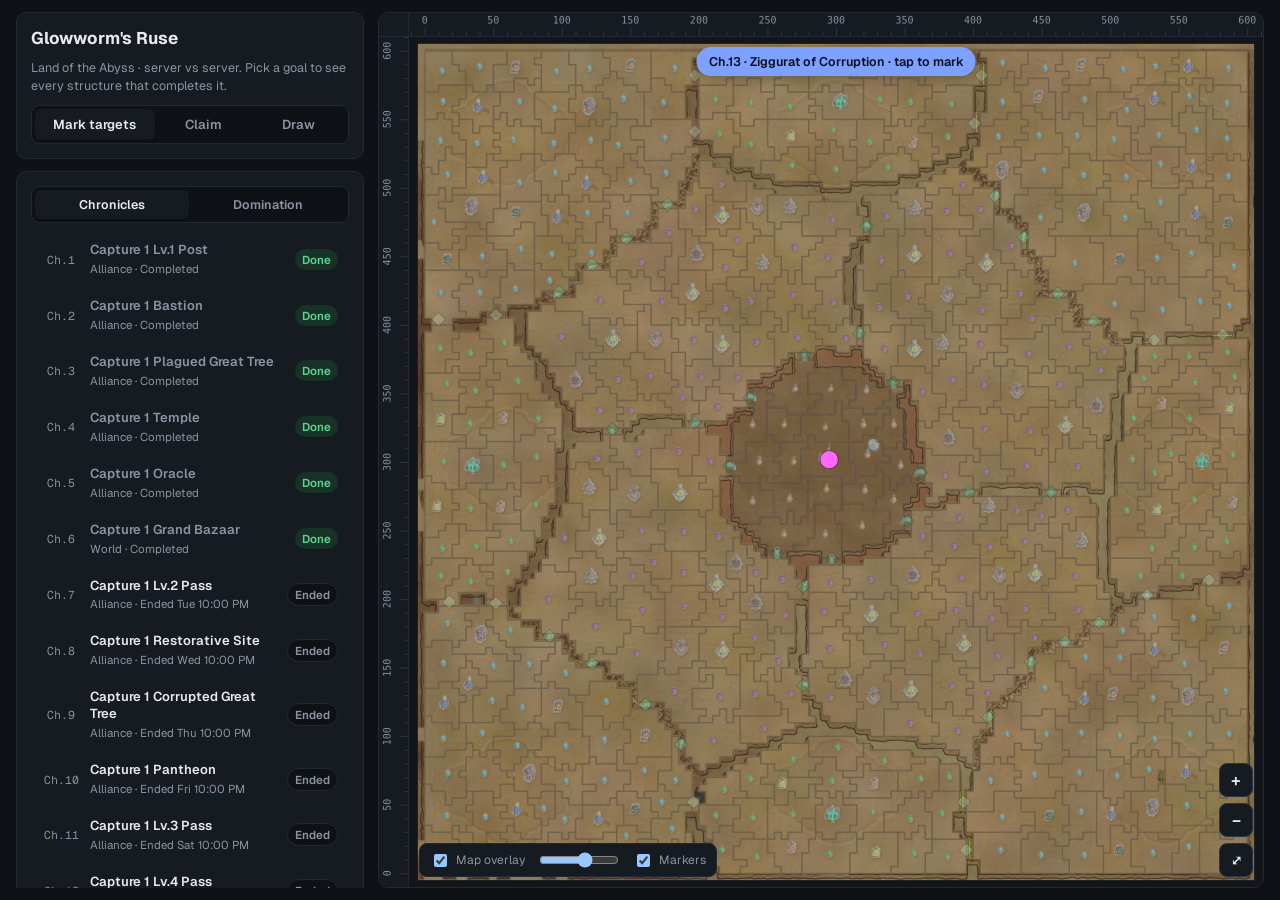
==== commit d184e0f1: "Restructure site: new home page, shared theme, tools folders, Era Grouping data Co-Authored-By: Clau" ====
--- a/GlowwormsRusePlanner/glowworm/index.html
+++ b/GlowwormsRusePlanner/glowworm/index.html
@@ -1,594 +1,6 @@
 <!doctype html>
-<html lang="en">
-<head>
-<meta charset="utf-8">
-<meta name="viewport" content="width=device-width, initial-scale=1, viewport-fit=cover">
-<title>Glowworm's Ruse Planner</title>
-<meta name="claude:viewport-fit-sides" content="cover">
-<link rel="preconnect" href="https://fonts.googleapis.com">
-<link rel="stylesheet" href="https://fonts.googleapis.com/css2?family=Figtree:wght@400;500;600;700&family=JetBrains+Mono:wght@400;500&display=swap">
-<style>
-/* Layout: control rail on the left, full-bleed pannable map on the right; stacks on phones */
-:root{
-  --bg:#f3f4f6; --panel:#ffffff; --line:#dfe2e8; --line-strong:#c5cad4;
-  --fg:#161a22; --muted:#626a7a; --accent:#2f5fd0; --accent-soft:#e7edfb;
-  --map-bg:#e9e6df; --tile:#f6f3ec; --tile-line:#8f8676; --void:#cfc8bb;
-  --danger:#c2412d; --ok:#1d8a50; --ok-soft:#dcf3e6; --warn:#a86400; --warn-soft:#fbecd2;
-  --f-ui:"Figtree",system-ui,-apple-system,"Segoe UI",sans-serif;
-  --f-mono:"JetBrains Mono",ui-monospace,"SFMono-Regular",Menlo,monospace;
-}
-@media (prefers-color-scheme:dark){:root:not([data-theme="light"]){
-  --bg:#0f1115; --panel:#171a20; --line:#262a33; --line-strong:#353b47;
-  --fg:#e8eaef; --muted:#8d95a5; --accent:#7ea0ff; --accent-soft:#1d2640;
-  --map-bg:#14161a; --tile:#2a2823; --tile-line:#6d6658; --void:#1b1b1a; --danger:#ff7a63; --ok:#5fd394; --ok-soft:#173326; --warn:#f0b35a; --warn-soft:#3a2a12; color-scheme:dark}}
-:root[data-theme="dark"]{
-  --bg:#0f1115; --panel:#171a20; --line:#262a33; --line-strong:#353b47;
-  --fg:#e8eaef; --muted:#8d95a5; --accent:#7ea0ff; --accent-soft:#1d2640;
-  --map-bg:#14161a; --tile:#2a2823; --tile-line:#6d6658; --void:#1b1b1a; --danger:#ff7a63; --ok:#5fd394; --ok-soft:#173326; --warn:#f0b35a; --warn-soft:#3a2a12; color-scheme:dark}
-html,body{height:100%}
-body{background:var(--bg);color:var(--fg);font-family:var(--f-ui);font-size:14px;
-  padding-left:max(16px,env(safe-area-inset-left,0px));padding-right:max(16px,env(safe-area-inset-right,0px));padding-block:12px;box-sizing:border-box}
-*{box-sizing:border-box}
-button,input,select,textarea{font:inherit;color:inherit}
-.app{display:grid;grid-template-columns:350px minmax(0,1fr);gap:12px;height:100%}
-.rail{display:flex;flex-direction:column;gap:12px;min-height:0;overflow:auto;padding-right:2px}
-.card{background:var(--panel);border:1px solid var(--line);border-radius:10px;padding:14px;display:flex;flex-direction:column;gap:10px}
-.head{display:flex;align-items:baseline;justify-content:space-between;gap:8px}
-h1{font-size:17px;font-weight:700;margin:0;text-wrap:balance;letter-spacing:-.01em}
-h2{font-size:11px;font-weight:600;margin:0;text-transform:uppercase;letter-spacing:.08em;color:var(--muted)}
-.sub{color:var(--muted);font-size:12.5px;line-height:1.45;margin:0}
-.mono{font-family:var(--f-mono);font-variant-numeric:tabular-nums}
-.seg{display:grid;grid-template-columns:1.3fr 1fr 1fr;background:var(--bg);border:1px solid var(--line);border-radius:8px;padding:3px;gap:3px}
-.seg button{border:0;background:transparent;border-radius:6px;padding:7px 8px;font-weight:600;font-size:13px;color:var(--muted);cursor:pointer}
-.seg button[aria-pressed="true"]{background:var(--panel);color:var(--fg);box-shadow:0 1px 2px rgba(0,0,0,.12)}
-.btn{border:1px solid var(--line-strong);background:var(--panel);border-radius:7px;padding:6px 10px;font-size:12.5px;font-weight:600;cursor:pointer}
-.btn:hover{border-color:var(--accent)}
-.btn.primary{background:var(--accent);border-color:var(--accent);color:#fff}
-.btn.ghost{border-color:transparent;background:transparent;color:var(--muted)}
-.btn.danger{color:var(--danger)}
-.row{display:flex;gap:8px;align-items:center;flex-wrap:wrap}
-:focus-visible{outline:2px solid var(--accent);outline-offset:2px}
-.alli{display:flex;flex-direction:column;gap:4px}
-.al{display:grid;grid-template-columns:auto minmax(0,1fr) auto;align-items:center;gap:10px;padding:8px 10px;border-radius:8px;border:1px solid transparent;cursor:pointer}
-.al:hover{background:var(--bg)}
-.al.on{border-color:var(--line-strong);background:var(--bg)}
-.dot{width:16px;height:16px;border-radius:50%;border:2px solid var(--panel);box-shadow:0 0 0 1px var(--line-strong);cursor:pointer;padding:0}
-.al input{border:0;background:transparent;font-weight:600;padding:0;min-width:0;width:100%}
-.al input:focus{outline:none;border-bottom:1px solid var(--accent)}
-.al .pts{font-family:var(--f-mono);font-size:12.5px;text-align:right}
-.al .pts small{display:block;color:var(--muted);font-size:11px}
-.al .bar{grid-column:2/4;height:3px;border-radius:2px;background:var(--line);overflow:hidden}
-.al .bar i{display:block;height:100%}
-.swatches{display:grid;grid-template-columns:repeat(9,1fr);gap:6px;padding:6px 0 2px}
-.swatches button{aspect-ratio:1;border-radius:50%;border:2px solid transparent;cursor:pointer;padding:0}
-.swatches button[aria-pressed="true"]{border-color:var(--fg)}
-.empty{border:1px dashed var(--line-strong);border-radius:8px;padding:12px;color:var(--muted);font-size:12.5px;line-height:1.45}
-.types{display:flex;flex-direction:column;gap:4px}
-.zh{font-size:11px;font-weight:600;letter-spacing:.08em;text-transform:uppercase;color:var(--muted);padding:8px 8px 2px}
-.ty .nm{font-weight:600;min-width:0;overflow:hidden;text-overflow:ellipsis;white-space:nowrap}
-.ty{display:grid;grid-template-columns:auto minmax(0,1fr) 72px 30px;gap:8px;align-items:center;padding:6px 8px;border-radius:8px;border:1px solid transparent}
-.ty.sel{border-color:var(--accent);background:var(--accent-soft)}
-.ty input[type=text]{border:0;background:transparent;font-weight:600;min-width:0;width:100%;padding:2px 0}
-.ty input[type=number]{width:64px;border:1px solid var(--line);border-radius:6px;padding:3px 6px;background:var(--panel);font-family:var(--f-mono);font-size:12px;text-align:right}
-.ty .cnt{font-family:var(--f-mono);font-size:11.5px;color:var(--muted);min-width:28px;text-align:right}
-.mk{width:14px;height:14px;display:inline-block;cursor:pointer;border:0;padding:0}
-.stage{position:relative;min-height:0;background:var(--map-bg);border:1px solid var(--line);border-radius:10px;overflow:hidden;display:grid;grid-template-columns:30px 1fr;grid-template-rows:24px 1fr}
-.corner{background:var(--panel);border-right:1px solid var(--line);border-bottom:1px solid var(--line)}
-canvas.ruler{display:block;width:100%;height:100%;background:var(--panel)}
-#rx{border-bottom:1px solid var(--line)} #ry{border-right:1px solid var(--line)}
-.mapwrap{position:relative;overflow:hidden;touch-action:none;cursor:grab}
-.mapwrap.drag{cursor:grabbing}
-svg#map{position:absolute;inset:0;width:100%;height:100%;display:block}
-.terr{fill:var(--tile);stroke:var(--tile-line);stroke-width:.45;vector-effect:non-scaling-stroke;stroke-linejoin:round;cursor:pointer}
-.terr.own{stroke:rgba(0,0,0,.55)}
-.terr:hover{stroke:var(--fg);stroke-width:1.6}
-.bgon .terr{fill-opacity:.0}
-.bgon .terr.own{fill-opacity:.62}
-.gate{cursor:pointer}
-.gate:hover rect{stroke-width:2.2}
-.hud{position:absolute;right:calc(10px + env(safe-area-inset-right,0px));bottom:10px;display:flex;flex-direction:column;gap:6px}
-.hud button{width:34px;height:34px;border-radius:8px;border:1px solid var(--line-strong);background:var(--panel);font-size:17px;font-weight:600;cursor:pointer}
-.legend{position:absolute;left:10px;bottom:10px;background:var(--panel);border:1px solid var(--line);border-radius:8px;padding:6px 10px;font-size:12px;color:var(--muted);display:flex;gap:12px;align-items:center;flex-wrap:wrap;max-width:calc(100% - 70px)}
-.legend label{display:flex;gap:6px;align-items:center;cursor:pointer}
-.legend input[type=range]{width:80px}
-.tip{position:absolute;pointer-events:none;background:var(--panel);border:1px solid var(--line-strong);border-radius:8px;padding:8px 10px;font-size:12.5px;line-height:1.45;box-shadow:0 6px 18px rgba(0,0,0,.18);min-width:170px;z-index:5}
-.tip b{font-size:13px}
-.tip .k{color:var(--muted)}
-.modebar{position:absolute;top:10px;left:50%;transform:translateX(-50%);background:var(--accent);color:#fff;font-weight:600;font-size:12.5px;padding:6px 12px;border-radius:999px;white-space:nowrap;box-shadow:0 4px 12px rgba(0,0,0,.2)}
-textarea{width:100%;min-height:90px;border:1px solid var(--line);border-radius:8px;padding:8px;background:var(--bg);font-family:var(--f-mono);font-size:11.5px;resize:vertical}
-.note{font-size:12px;color:var(--muted)}
-.ok{color:var(--accent);font-weight:600;font-size:12px}
-.tabs{display:grid;grid-template-columns:1fr 1fr;background:var(--bg);border:1px solid var(--line);border-radius:8px;padding:3px;gap:3px}
-.tabs button{border:0;background:transparent;border-radius:6px;padding:6px 8px;font-weight:600;font-size:12.5px;color:var(--muted);cursor:pointer}
-.tabs button[aria-pressed="true"]{background:var(--panel);color:var(--fg);box-shadow:0 1px 2px rgba(0,0,0,.12)}
-.goals{display:flex;flex-direction:column;gap:4px}
-.goal{display:grid;grid-template-columns:38px minmax(0,1fr) auto;gap:10px;align-items:center;padding:8px 10px;border-radius:8px;border:1px solid transparent;cursor:pointer;text-align:left;background:transparent;width:100%}
-.goal:hover{background:var(--bg)}
-.goal.sel{border-color:var(--accent);background:var(--accent-soft)}
-.goal .ch{font-family:var(--f-mono);font-size:11.5px;color:var(--muted);text-align:center}
-.goal .tt{font-weight:600;font-size:13px;line-height:1.3}
-.goal .meta{font-size:11.5px;color:var(--muted);margin-top:2px}
-.goal.done .tt{color:var(--muted)}
-.pill{font-size:10.5px;font-weight:700;letter-spacing:.04em;text-transform:uppercase;padding:3px 7px;border-radius:999px;white-space:nowrap}
-.p-done{background:var(--ok-soft);color:var(--ok)}
-.p-live{background:var(--accent);color:#fff}
-.p-next{background:var(--accent-soft);color:var(--accent)}
-.p-up{background:var(--bg);color:var(--muted);border:1px solid var(--line)}
-.p-open{background:var(--warn-soft);color:var(--warn)}
-.step{display:flex;align-items:center;gap:4px;font-family:var(--f-mono);font-size:12px}
-.step button{width:22px;height:22px;border-radius:6px;border:1px solid var(--line-strong);background:var(--panel);cursor:pointer;line-height:1;padding:0}
-.detail{border-top:1px solid var(--line);padding-top:10px;display:flex;flex-direction:column;gap:8px}
-.detail .row{justify-content:space-between}
-.tg{display:flex;gap:10px;flex-wrap:wrap;font-size:12px;color:var(--muted)}
-.tg b{color:var(--fg);font-family:var(--f-mono)}
-.key{display:grid;grid-template-columns:repeat(2,minmax(0,1fr));gap:4px 12px;font-size:12px}
-.key span{display:flex;gap:6px;align-items:center;min-width:0;white-space:nowrap;overflow:hidden;text-overflow:ellipsis}
-.key i{width:10px;height:10px;border-radius:50%;flex:none;box-shadow:0 0 0 1px rgba(0,0,0,.45)}
-.key i.g{border-radius:2px;transform:rotate(45deg) scale(.85)}
-details summary{cursor:pointer;list-style:none;display:flex;justify-content:space-between;align-items:center}
-details summary::-webkit-details-marker{display:none}
-.dim .terr:not(.elig){opacity:.55}
-.dtools{position:absolute;top:10px;left:10px;right:10px;display:flex;flex-wrap:wrap;gap:6px;align-items:center;justify-content:center;pointer-events:none;z-index:4}
-.dgrp{display:flex;gap:2px;background:var(--panel);border:1px solid var(--line-strong);border-radius:9px;padding:3px;box-shadow:0 4px 12px rgba(0,0,0,.16);pointer-events:auto}
-.dgrp button{display:flex;align-items:center;gap:5px;border:0;background:transparent;border-radius:6px;padding:5px 8px;font-size:12px;font-weight:600;color:var(--fg);cursor:pointer}
-.dgrp button:hover{background:var(--bg)}
-.dgrp button[aria-pressed="true"]{background:var(--accent);color:#fff}
-.dgrp svg{width:16px;height:16px;fill:currentColor;stroke:currentColor}
-.dgrp .sw{width:20px;height:20px;padding:0;border-radius:50%;box-shadow:inset 0 0 0 1px rgba(0,0,0,.35)}
-.dgrp .sw[aria-pressed="true"]{outline:2px solid var(--fg);outline-offset:1px;background-clip:padding-box}
-.dhint{width:100%;text-align:center;font-size:11.5px;color:var(--fg);pointer-events:none}
-.dhint span{background:var(--panel);border:1px solid var(--line);border-radius:999px;padding:3px 10px}
-.mapwrap.drawing{cursor:crosshair}
-#dl text{font-family:var(--f-ui);font-weight:700;paint-order:stroke;stroke:rgba(0,0,0,.75);stroke-linejoin:round}
-@media (max-width:600px){.dgrp [data-tool] span{display:none}}
-.mk-dim{opacity:.25}
-@media (max-width:820px){
-  .app{grid-template-columns:1fr;grid-template-rows:auto auto;height:auto}
-  .stage{height:min(78vh,620px);order:-1}
-  .rail{overflow:visible}
-}
-@media (prefers-reduced-motion:reduce){*{transition:none!important}}
-</style>
-<style>[hidden]{display:none!important}img{max-width:100%}body{margin:0}</style>
-</head>
-<body>
-
-<div class="app">
-  <aside class="rail">
-    <section class="card">
-      <h1>Glowworm's Ruse</h1>
-      <p class="sub">Land of the Abyss · server vs server. Pick a goal to see every structure that completes it.</p>
-      <div class="seg" role="group" aria-label="Map tap action">
-        <button id="mPlan" aria-pressed="true">Mark targets</button>
-        <button id="mClaim" aria-pressed="false">Claim</button>
-        <button id="mDraw" aria-pressed="false">Draw</button>
-      </div>
-    </section>
-
-    <section class="card">
-      <div class="tabs" role="group" aria-label="Goal list">
-        <button id="tChron" aria-pressed="true">Chronicles</button>
-        <button id="tDom" aria-pressed="false">Domination</button>
-      </div>
-      <div id="goalList" class="goals"></div>
-      <div id="goalDetail" class="detail" hidden></div>
-    </section>
-
-    <section class="card" id="claimCard">
-      <div class="head"><h2>Alliances</h2><button class="btn" id="addAl">+ Add</button></div>
-      <div id="alList" class="alli"></div>
-      <div class="row" id="claimTools"></div>
-    </section>
-
-    <section class="card">
-      <details>
-        <summary><h2>Map key</h2><span class="note">show</span></summary>
-        <div class="key" id="key" style="margin-top:10px"></div>
-      </details>
-    </section>
-
-    <section class="card">
-      <div class="head"><h2>Share &amp; backup</h2></div>
-      <div class="row">
-        <button class="btn" id="cpPlan">Copy full plan</button>
-        <button class="btn ghost" id="showImp">Paste plan…</button>
-      </div>
-      <div id="impBox" hidden>
-        <textarea id="impText" placeholder="Paste a copied plan here"></textarea>
-        <div class="row"><button class="btn primary" id="doImp">Load</button><span id="impMsg" class="note"></span></div>
-      </div>
-      <span id="cpMsg" class="ok" hidden></span>
-    </section>
-  </aside>
-
-  <main class="stage" id="stage">
-    <div class="corner"></div>
-    <canvas class="ruler" id="rx"></canvas>
-    <canvas class="ruler" id="ry"></canvas>
-    <div class="mapwrap" id="wrap">
-      <svg id="map" xmlns="http://www.w3.org/2000/svg"><g id="vp"><image id="bgimg" href="map.jpg" x="-5" y="-5" width="610" height="610" preserveAspectRatio="none"/><g id="tl"></g><g id="ml"></g><g id="gl"></g><g id="rl"></g><g id="dl"></g></g></svg>
-      <div class="modebar" id="modebar" hidden></div>
-      <div class="dtools" id="dtools" hidden>
-        <div class="dgrp" role="group" aria-label="Drawing tool">
-          <button data-tool="hold" title="Alliance stronghold"><svg viewBox="0 0 20 20"><path d="M4 17V8l2-1V4h2v2h1V4h2v2h1V4h2v3l2 1v9h-5v-4H9v4z"/></svg><span>Stronghold</span></button>
-          <button data-tool="arrow" title="Arrow"><svg viewBox="0 0 20 20"><path d="M3 17L15 5M9 5h6v6" fill="none" stroke-width="2"/></svg><span>Arrow</span></button>
-          <button data-tool="circle" title="Circle"><svg viewBox="0 0 20 20"><circle cx="10" cy="10" r="6.5" fill="none" stroke-width="2"/></svg><span>Circle</span></button>
-          <button data-tool="rect" title="Rectangle"><svg viewBox="0 0 20 20"><rect x="3.5" y="5" width="13" height="10" fill="none" stroke-width="2"/></svg><span>Box</span></button>
-          <button data-tool="tri" title="Triangle"><svg viewBox="0 0 20 20"><path d="M10 3.5L17 16H3z" fill="none" stroke-width="2" stroke-linejoin="round"/></svg><span>Triangle</span></button>
-          <button data-tool="erase" title="Erase: tap a drawing to remove it"><svg viewBox="0 0 20 20"><path d="M4 14l7-9 5 4-6 8H6z M8 17h8" fill="none" stroke-width="2" stroke-linejoin="round"/></svg><span>Erase</span></button>
-        </div>
-        <div class="dgrp" id="dcolors" role="group" aria-label="Drawing colour"></div>
-        <div class="dgrp">
-          <button id="dUndo" title="Undo last drawing"><span>Undo</span></button>
-          <button id="dClear" title="Remove all drawings"><span>Clear</span></button>
-        </div>
-        <div class="dhint" id="dhint"></div>
-      </div>
-      <div class="legend" id="legend">
-        <label><input type="checkbox" id="bgChk" checked> Map overlay</label>
-        <input type="range" id="bgOp" min="15" max="100" value="65" aria-label="Map overlay opacity">
-        <label><input type="checkbox" id="mkChk" checked> Markers</label>
-      </div>
-      <div class="hud"><button id="zin" aria-label="Zoom in">+</button><button id="zout" aria-label="Zoom out">−</button><button id="zfit" aria-label="Fit map" style="font-size:13px">⤢</button></div>
-      <div class="tip" id="tip" hidden></div>
-    </div>
-  </main>
-</div>
-
-<script src="data.js"></script>
-<script>
-(()=>{
-const D=window.GW_DATA, NS="http://www.w3.org/2000/svg";
-const PALETTE=["#F4BF41","#F08C33","#BB7128","#784633","#EC4441","#7B2E40","#D7538F","#8647BA","#621D6F","#272742","#3950CF","#3E8CD7","#414569","#627FAB","#428A92","#50B080","#5DA52F","#40632D"];
-const KEY="arc-glowworm-v3";
-const ZN={Z1:"Zone 1",Z2:"Zone 2",Z3:"Zone 3",Z4:"Zone 4",GT:"Passes"};
-const TYPES=D.types, TY={}; TYPES.forEach(t=>TY[t.id]=t);
-const items={}; D.t.forEach(t=>items[t.id]={...t,kind:"t"}); D.g.forEach(g=>items[g.id]={...g,kind:"g"});
-const ANY="*";
-const T={post:["Z1:Level_1_Base"],bastion:["Z1:Bastion"],ptree:["Z1:Plagued_Great_Tree"],temple:["Z1:Temple_of_Conquest","Z1:Temple_of_Protection"],
-  oracle:["Z2:Orancle_of_Discovery","Z2:Oracle_of_Recovery"],bazaar:["Z2:Grand_Bazaar"],rest:["Z3:Restorative_Site"],ctree:["Z3:Corrupted_Great_Tree"],
-  trees:["Z1:Plagued_Great_Tree","Z3:Corrupted_Great_Tree"],pantheon:["Z3:Pantheon_of_Might","Z3:Pantheon_of_Mystery"],zig:["Z4:Ziggurat_of_Corruption"],
-  p1:["GT:L1"],p2:["GT:L2"],p3:["GT:L3"],p4:["GT:L4"]};
-const U=(m,d)=>Date.UTC(2026,m-1,d,22);
-const CH=[
- [1,"Capture 1 Lv.1 Post","A",T.post,U(10,13)],[2,"Capture 1 Bastion","A",T.bastion,U(10,14)],[3,"Capture 1 Plagued Great Tree","A",T.ptree,U(10,15)],
- [4,"Capture 1 Temple","A",T.temple,U(10,16)],[5,"Capture 1 Oracle","A",T.oracle,U(10,17)],[6,"Capture 1 Grand Bazaar","W",T.bazaar,U(10,18)],
- [7,"Capture 1 Lv.2 Pass","A",T.p2,U(10,19)],[8,"Capture 1 Restorative Site","A",T.rest,U(10,20)],[9,"Capture 1 Corrupted Great Tree","A",T.ctree,U(10,21)],
- [10,"Capture 1 Pantheon","A",T.pantheon,U(10,22)],[11,"Capture 1 Lv.3 Pass","A",T.p3,U(10,23)],[12,"Capture 1 Lv.4 Pass","A",T.p4,U(10,24)],
- [13,"Capture the Ziggurat of Corruption","W",T.zig,U(10,25)]
-].map(([n,t,m,ty,st])=>({id:"c"+n,n,title:t,m,ty,start:st,end:st+864e5}));
-const DOM=[
- ["d1","Capture 10 Territories","A",ANY,10,33],["d2","Capture 30 Territories","A",ANY,30,33],["d3","Capture 50 Territories","A",ANY,50,33],
- ["d4","Capture 1 Bastion","A",T.bastion,1,2],["d5","Capture 2 Great Trees","A",T.trees,2,1],["d6","Capture 2 Temples","A",T.temple,2,2],
- ["d7","Capture 4 Lv.1 Passes","W",T.p1,4,4,"Lv.14 Valor"],["d8","Capture 2 Oracles","A",T.oracle,2,2],["d9","Capture 1 Grand Bazaar","A",T.bazaar,1,1],
- ["d10","Capture 2 Grand Bazaars","W",T.bazaar,2,1],["d11","Capture 4 Lv.2 Passes","W",T.p2,4,0,"Lv.16 Valor"],["d12","Capture 4 Lv.3 Passes","W",T.p3,4,0],
- ["d13","Capture 3 Pantheons","A",T.pantheon,3,0,"Lv.14 Valor"],["d14","Capture 6 Lv.4 Passes","W",T.p4,6,0,"Lv.16 Valor"],["d15","Capture the Ziggurat of Corruption","W",T.zig,1,0]
-].map(([id,title,m,ty,need,have,req])=>({id,title,m,ty,need,have,req}));
-const GOALS={}; CH.forEach(g=>GOALS[g.id]=g); DOM.forEach(g=>GOALS[g.id]=g);
-const seed=()=>{const p={},c={}; DOM.forEach(d=>p[d.id]=d.have); [1,2,3,4,5,6].forEach(n=>c["c"+n]=1); return {prog:p,chDone:c};};
-let S={alliances:[],active:null,owner:{},tgt:{},shapes:[],tool:"hold",dcol:null,mode:"plan",tab:"chron",goal:null,bg:true,bgOp:65,mk:true,...seed()};
-try{const r=localStorage.getItem(KEY); if(r) S={...S,...JSON.parse(r)};}catch(e){}
-const save=()=>{try{localStorage.setItem(KEY,JSON.stringify(S))}catch(e){}};
-const typeOf=id=>items[id].ty;
-const alById=id=>S.alliances.find(a=>a.id===id);
-const $=s=>document.getElementById(s);
-const esc=v=>String(v).replace(/[&<>"]/g,c=>({"&":"&amp;","<":"&lt;",">":"&gt;",'"':"&quot;"}[c]));
-const elig=(g,id)=>g.ty===ANY?items[id].kind==="t":g.ty.includes(typeOf(id));
-const ST=["target","captured","restored"], STN={target:"Target",captured:"Captured",restored:"Restored"};
-const STC={target:"#ffffff",captured:"#f5a524",restored:"#22c55e"};
-if(!S.goal){const nx=CH.find(c=>!S.chDone[c.id]&&c.end>Date.now()); S.goal=nx?nx.id:"c13";}
-
-/* ---------- map build ---------- */
-const tl=$("tl"),ml=$("ml"),gl=$("gl"),rl=$("rl"),els={};
-const fy=y=>600-y;
-D.t.forEach(t=>{
-  const p=document.createElementNS(NS,"path");
-  p.setAttribute("d","M"+t.p.map(([x,y])=>x+" "+fy(y)).join("L")+"Z");
-  p.setAttribute("class","terr"); p.dataset.id=t.id; tl.appendChild(p); els[t.id]=p;
-  const m=document.createElementNS(NS,"circle"); m.setAttribute("cx",t.s[0]); m.setAttribute("cy",fy(t.s[1]));
-  m.dataset.id=t.id; m.style.cursor="pointer"; ml.appendChild(m); els[t.id+"_m"]=m;
-});
-D.g.forEach(g=>{
-  const r=document.createElementNS(NS,"rect"),gg=document.createElementNS(NS,"g");
-  gg.setAttribute("class","gate"); gg.setAttribute("transform",`translate(${g.s[0]} ${fy(g.s[1])}) rotate(45)`);
-  r.setAttribute("x",-3.6);r.setAttribute("y",-3.6);r.setAttribute("width",7.2);r.setAttribute("height",7.2);r.setAttribute("rx",1.2);
-  r.setAttribute("vector-effect","non-scaling-stroke"); r.dataset.id=g.id; gg.appendChild(r); gl.appendChild(gg); els[g.id]=r;
-});
-const mr=t=>{const r=TY[t].r; return r>20?4.4:r>12?2.8:1.8;};
-
-function paint(){
-  const svg=$("map"), g=GOALS[S.goal];
-  svg.classList.toggle("bgon",S.bg); svg.classList.toggle("dim",!!g&&g.ty!==ANY);
-  $("bgimg").style.display=S.bg?"":"none"; $("bgimg").setAttribute("opacity",S.bgOp/100);
-  ml.style.display=S.mk?"":"none";
-  D.t.forEach(t=>{
-    const a=alById(S.owner[t.id]),p=els[t.id],e=g&&elig(g,t.id);
-    p.classList.toggle("own",!!a); p.classList.toggle("elig",!!e); p.style.fill=a?a.color:"";
-    const m=els[t.id+"_m"], ty=TY[t.ty], focus=g&&g.ty!==ANY;
-    m.setAttribute("r",mr(t.ty)*(focus&&e?1.5:1)); m.setAttribute("fill",ty.color);
-    m.setAttribute("stroke","rgba(0,0,0,.65)"); m.setAttribute("stroke-width",.5);
-    m.classList.toggle("mk-dim",!!focus&&!e);
-  });
-  D.g.forEach(gt=>{
-    const a=alById(S.owner[gt.id]),r=els[gt.id],e=g&&elig(g,gt.id);
-    r.setAttribute("fill",a?a.color:TY[gt.ty].color); r.setAttribute("stroke",a?"#fff":"rgba(0,0,0,.7)"); r.setAttribute("stroke-width",a?1.6:1);
-    r.parentNode.classList.toggle("mk-dim",!!g&&g.ty!==ANY&&!e);
-    r.parentNode.setAttribute("transform",`translate(${gt.s[0]} ${fy(gt.s[1])}) rotate(45) scale(${g&&e&&g.ty!==ANY?1.35:1})`);
-  });
-  rl.innerHTML="";
-  for(const id in S.tgt){const it=items[id]; if(!it) continue; const st=S.tgt[id];
-    const c=document.createElementNS(NS,"circle"); c.setAttribute("cx",it.s[0]); c.setAttribute("cy",fy(it.s[1]));
-    c.setAttribute("r",it.kind==="g"?7.5:Math.max(6,mr(it.ty)*1.5+3.5)); c.setAttribute("fill","none"); c.setAttribute("stroke",STC[st]);
-    c.setAttribute("stroke-width",st==="target"?1.4:2); c.setAttribute("vector-effect","non-scaling-stroke");
-    if(st==="target") c.setAttribute("stroke-dasharray","3 2"); c.style.pointerEvents="none";
-    const c2=c.cloneNode(); c2.setAttribute("stroke","rgba(0,0,0,.55)"); c2.setAttribute("stroke-width",st==="target"?3:4); c2.removeAttribute("stroke-dasharray");
-    rl.append(c2,c);}
-}
-
-/* ---------- goals ---------- */
-const fmtDur=ms=>{const m=Math.round(ms/6e4),d=Math.floor(m/1440),h=Math.floor(m%1440/60),mm=m%60; return d?`${d}d ${h}h`:h?`${h}h ${mm}m`:`${mm}m`;};
-const fmtWhen=t=>new Date(t).toLocaleString([], {weekday:"short",hour:"numeric",minute:"2-digit"});
-function goalCounts(g){const c={eligible:0,target:0,captured:0,restored:0};
-  Object.keys(items).forEach(id=>{if(!elig(g,id))return; c.eligible++; const s=S.tgt[id]; if(s) c[s]++;}); return c;}
-function chState(c){const now=Date.now(),cnt=goalCounts(c);
-  if(S.chDone[c.id]||cnt.restored>0) return {k:"done",pill:"Done",cls:"p-done",meta:c.end<now?"Completed":"Completed · ends "+fmtWhen(c.end)};
-  if(now>=c.end) return {k:"miss",pill:"Ended",cls:"p-up",meta:"Ended "+fmtWhen(c.end)};
-  if(now>=c.start) return {k:"live",pill:"Live",cls:"p-live",meta:"Ends in "+fmtDur(c.end-now)+" · "+fmtWhen(c.end)};
-  const nx=CH.find(x=>x.start>now); return {k:"up",pill:nx&&nx.id===c.id?"Next":"Upcoming",cls:nx&&nx.id===c.id?"p-next":"p-up",meta:"Opens "+fmtWhen(c.start)+" · in "+fmtDur(c.start-now)};
-}
-function renderGoals(){
-  const box=$("goalList"); box.innerHTML="";
-  $("tChron").setAttribute("aria-pressed",String(S.tab==="chron")); $("tDom").setAttribute("aria-pressed",String(S.tab==="dom"));
-  if(S.tab==="chron") CH.forEach(c=>{const st=chState(c);
-    const b=document.createElement("button"); b.className="goal"+(S.goal===c.id?" sel":"")+(st.k==="done"?" done":"");
-    b.innerHTML=`<span class="ch">Ch.${c.n}</span><span><div class="tt">${c.title}</div><div class="meta">${c.m==="W"?"World":"Alliance"} · ${st.meta}</div></span><span class="pill ${st.cls}">${st.pill}</span>`;
-    b.onclick=()=>{S.goal=S.goal===c.id?null:c.id; save(); renderAll();}; box.appendChild(b);});
-  else DOM.forEach(d=>{const have=S.prog[d.id]||0, done=have>=d.need;
-    const b=document.createElement("div"); b.className="goal"+(S.goal===d.id?" sel":"")+(done?" done":""); b.tabIndex=0;
-    b.innerHTML=`<span class="pill ${done?"p-done":"p-open"}" style="justify-self:center">${done?"✓":d.need-have}</span><span><div class="tt">${d.title}</div><div class="meta">${d.m==="W"?"World":"Alliance"}${d.req?" · needs "+d.req:""}</div></span>
-      <span class="step"><button aria-label="Less">−</button><span>${have}/${d.need}</span><button aria-label="More">+</button></span>`;
-    const [mi,pl]=b.querySelectorAll(".step button");
-    mi.onclick=e=>{e.stopPropagation(); S.prog[d.id]=Math.max(0,have-1); save(); renderGoals();};
-    pl.onclick=e=>{e.stopPropagation(); S.prog[d.id]=have+1; save(); renderGoals();};
-    b.onclick=()=>{S.goal=S.goal===d.id?null:d.id; save(); renderAll();};
-    b.onkeydown=e=>{if(e.key==="Enter"||e.key===" "){e.preventDefault(); b.onclick();}};
-    box.appendChild(b);});
-  renderDetail();
-}
-function renderDetail(){
-  const box=$("goalDetail"), g=GOALS[S.goal]; if(!g){box.hidden=true; return;} box.hidden=false;
-  const c=goalCounts(g);
-  const isCh=!!g.n;
-  box.innerHTML=`<div class="row"><b style="font-size:13px">${isCh?"Ch."+g.n+" · ":""}${g.title}</b></div>
-    <div class="tg"><span><b>${c.eligible}</b> on map</span><span><b>${c.target}</b> targeted</span><span><b>${c.captured}</b> captured</span><span><b>${c.restored}</b> restored</span></div>
-    <p class="sub" style="margin:0">${S.mode==="plan"?"Tap a highlighted structure to mark it: target, then captured, then restored. Tap again to clear.":"Switch to Mark targets to plan this goal on the map."} Chronicle missions only count once the structure is captured and restored.</p>
-    ${isCh?`<div class="row"><label class="note" style="display:flex;gap:6px;align-items:center"><input type="checkbox" id="chDoneChk" ${S.chDone[g.id]?"checked":""}> Completed in game</label></div>`:""}`;
-  const ck=$("chDoneChk"); if(ck) ck.onchange=e=>{if(e.target.checked) S.chDone[g.id]=1; else delete S.chDone[g.id]; save(); renderGoals(); };
-}
-$("tChron").onclick=()=>{S.tab="chron"; save(); renderGoals();};
-$("tDom").onclick=()=>{S.tab="dom"; save(); renderGoals();};
-
-/* ---------- alliances ---------- */
-function totals(){const o={}; S.alliances.forEach(a=>o[a.id]={n:0,s:0}); for(const id in S.owner){const a=o[S.owner[id]]; if(!a||!items[id]) continue; a.n++; const r=TY[typeOf(id)].r; if(r>12||items[id].kind==="g") a.s++;} return o;}
-let pickerFor=null, confirmReset=false;
-function renderAlliances(){
-  const box=$("alList"), tot=totals(); box.innerHTML="";
-  if(!S.alliances.length){box.innerHTML='<div class="empty">Add alliances to colour who holds what. Switch the map to Claim for alliance, then tap territories and passes.</div>';}
-  const max=Math.max(1,...S.alliances.map(a=>tot[a.id].n));
-  [...S.alliances].sort((a,b)=>tot[b.id].n-tot[a.id].n).forEach(a=>{
-    const d=document.createElement("div"); d.className="al"+(a.id===S.active?" on":"");
-    d.innerHTML=`<button class="dot" style="background:${a.color}" aria-label="Change color"></button>
-      <input id="an_${a.id}" value="${esc(a.name)}" aria-label="Alliance name">
-      <div class="pts">${tot[a.id].n}<small>${S.shapes.some(x=>x.t==="hold"&&x.al===a.id)?"⌂ ":""}${tot[a.id].s} key sites</small></div>
-      <div class="bar"><i style="width:${tot[a.id].n/max*100}%;background:${a.color}"></i></div>`;
-    d.onclick=e=>{if(e.target.tagName==="INPUT"||e.target.classList.contains("dot"))return; S.active=a.id; save(); renderAlliances(); updateModebar(); if(S.mode==="draw") renderTools();};
-    d.querySelector(".dot").onclick=e=>{e.stopPropagation(); pickerFor=pickerFor===a.id?null:a.id; S.active=a.id; renderAlliances();};
-    const inp=d.querySelector("input"); inp.onfocus=()=>{if(S.active!==a.id){S.active=a.id;save();box.querySelectorAll(".al").forEach(x=>x.classList.remove("on"));d.classList.add("on");}};
-    inp.oninput=()=>{a.name=inp.value; save(); updateModebar(); paintShapes();};
-    box.appendChild(d);
-    if(pickerFor===a.id){const sw=document.createElement("div"); sw.className="swatches";
-      PALETTE.forEach(c=>{const b=document.createElement("button"); b.style.background=c; b.setAttribute("aria-pressed",String(c===a.color)); b.setAttribute("aria-label",c);
-        b.onclick=()=>{a.color=c; pickerFor=null; save(); renderAll();}; sw.appendChild(b);}); box.appendChild(sw);}
-  });
-  const tools=$("claimTools"); tools.innerHTML="";
-  if(S.alliances.length){
-    if(!confirmReset){
-      const del=document.createElement("button"); del.className="btn ghost danger"; del.textContent="Remove selected";
-      del.onclick=()=>{if(!S.active)return; for(const k in S.owner) if(S.owner[k]===S.active) delete S.owner[k];
-        S.shapes=S.shapes.filter(x=>!(x.t==="hold"&&x.al===S.active)); S.alliances=S.alliances.filter(x=>x.id!==S.active); S.active=S.alliances[0]?.id||null; save(); renderAll();};
-      const rs=document.createElement("button"); rs.className="btn ghost"; rs.textContent="Clear all claims"; rs.onclick=()=>{confirmReset=true; renderAlliances();};
-      tools.append(rs,del);
-    } else {
-      const s=document.createElement("span"); s.className="note"; s.textContent="Clear every claim on the map?";
-      const y=document.createElement("button"); y.className="btn danger"; y.textContent="Clear"; y.onclick=()=>{S.owner={}; confirmReset=false; save(); renderAll();};
-      const n=document.createElement("button"); n.className="btn ghost"; n.textContent="Cancel"; n.onclick=()=>{confirmReset=false; renderAlliances();};
-      tools.append(s,y,n);
-    }
-  }
-}
-function renderKey(){
-  const k=$("key"); k.innerHTML=TYPES.map(t=>{const n=Object.keys(items).filter(id=>typeOf(id)===t.id).length;
-    return `<span title="${t.name}"><i class="${t.zone==="GT"?"g":""}" style="background:${t.color}"></i>${t.name} <small class="note">${n}</small></span>`;}).join("");
-}
-function updateModebar(){
-  const mb=$("modebar"), g=GOALS[S.goal];
-  if(S.mode==="draw"){mb.hidden=true; return;}
-  if(S.mode==="plan"){mb.hidden=!g; if(g) mb.textContent=(g.n?"Ch."+g.n+" · ":"")+g.title.replace(/^Capture (the )?/,"")+" · tap to mark";}
-  else if(!S.alliances.length){mb.hidden=false; mb.textContent="Add an alliance to start claiming";}
-  else {const a=alById(S.active); mb.hidden=!a; if(a) mb.textContent="Claiming for "+(a.name||"alliance");}
-}
-function setMode(m){S.mode=m; $("mPlan").setAttribute("aria-pressed",String(m==="plan")); $("mClaim").setAttribute("aria-pressed",String(m==="claim")); $("mDraw").setAttribute("aria-pressed",String(m==="draw")); save(); renderDetail(); updateModebar(); if(typeof renderTools==="function") renderTools();}
-function renderAll(){paint(); renderGoals(); renderAlliances(); updateModebar(); if(typeof paintShapes==="function") paintShapes();}
-$("mPlan").onclick=()=>setMode("plan"); $("mClaim").onclick=()=>setMode("claim"); $("mDraw").onclick=()=>setMode("draw");
-$("addAl").onclick=()=>{const keepDraw=S.mode==="draw";const used=new Set(S.alliances.map(a=>a.color)); const c=PALETTE.find(p=>!used.has(p))||PALETTE[0];
-  const a={id:"a"+Date.now().toString(36),name:"Alliance "+(S.alliances.length+1),color:c}; S.alliances.push(a); S.active=a.id; save(); setMode(keepDraw?"draw":"claim"); renderAll();
-  setTimeout(()=>{const i=$("an_"+a.id); if(i){i.focus(); i.select();}},0);};
-$("bgChk").checked=S.bg; $("bgOp").value=S.bgOp; $("mkChk").checked=S.mk;
-$("bgChk").onchange=e=>{S.bg=e.target.checked; save(); paint();};
-$("bgOp").oninput=e=>{S.bgOp=+e.target.value; save(); paint();};
-$("mkChk").onchange=e=>{S.mk=e.target.checked; save(); paint();};
-setInterval(()=>{if(S.tab==="chron") renderGoals();},30000);
-
-/* ---------- copy / import ---------- */
-function copyText(txt,msg){
-  const show=m=>{const el=$("cpMsg"); el.hidden=false; el.textContent=m; clearTimeout(show.t); show.t=setTimeout(()=>el.hidden=true,2500);};
-  const fallback=()=>{$("impBox").hidden=false; $("impText").value=txt; $("impText").select(); show("Copy blocked here. The text is selected below.");};
-  try{navigator.clipboard.writeText(txt).then(()=>show(msg),fallback);}catch(e){fallback();}
-}
-$("cpPlan").onclick=()=>copyText(JSON.stringify({glowwormPlan:3,alliances:S.alliances,owner:S.owner,tgt:S.tgt,prog:S.prog,chDone:S.chDone,shapes:S.shapes}),"Plan copied");
-$("showImp").onclick=()=>{$("impBox").hidden=!$("impBox").hidden;};
-$("doImp").onclick=()=>{
-  try{const o=JSON.parse($("impText").value); if(!o.glowwormPlan) throw 0;
-    ["owner","tgt","prog","chDone","shapes"].forEach(k=>{if(o[k]) S[k]=o[k];});
-    if(o.alliances){S.alliances=o.alliances; S.active=S.alliances[0]?.id||null;}
-    save(); renderAll(); $("impMsg").textContent="Loaded.";}
-  catch(e){$("impMsg").textContent="That text isn't a copied plan. Paste the whole thing.";}
-};
-
-/* ---------- drawings & strongholds ---------- */
-const dl=$("dl"); const DCOLS=["#ffffff","#111111","#EC4441","#F4BF41","#50B080","#3E8CD7","#8647BA","#F08C33"];
-const shCol=sh=>{if(sh.t==="hold"){const a=alById(sh.al); return a?a.color:"#9aa3b2";} return sh.c;};
-function arrowPath(x0,y0,x1,y1){const L=Math.hypot(x1-x0,y1-y0)||1, h=Math.min(L*.35,9), ux=(x1-x0)/L, uy=(y1-y0)/L;
-  const bx=x1-ux*h, by=y1-uy*h, w=h*.55; return `M${x0} ${y0}L${bx} ${by}M${x1} ${y1}L${bx-uy*w} ${by+ux*w}L${bx+uy*w} ${by-ux*w}Z`;}
-function shapeEl(sh,i){
-  const g=document.createElementNS(NS,"g"), col=shCol(sh); g.dataset.sh=i;
-  const mk=(tag,at)=>{const e=document.createElementNS(NS,tag); for(const k in at) e.setAttribute(k,at[k]); e.dataset.sh=i; g.appendChild(e); return e;};
-  const st={fill:"none",stroke:col,"stroke-width":2.5,"vector-effect":"non-scaling-stroke","stroke-linejoin":"round","stroke-linecap":"round"};
-  const halo={...st,stroke:"rgba(0,0,0,.45)","stroke-width":5};
-  const geo=()=>{const {x0,y0,x1,y1}=sh;
-    if(sh.t==="arrow") return ["path",{d:arrowPath(x0,y0,x1,y1)}];
-    if(sh.t==="circle") return ["circle",{cx:x0,cy:y0,r:Math.hypot(x1-x0,y1-y0)}];
-    if(sh.t==="rect") return ["rect",{x:Math.min(x0,x1),y:Math.min(y0,y1),width:Math.abs(x1-x0),height:Math.abs(y1-y0)}];
-    if(sh.t==="tri"){const l=Math.min(x0,x1),r=Math.max(x0,x1),t=Math.min(y0,y1),b=Math.max(y0,y1); return ["path",{d:`M${(l+r)/2} ${t}L${r} ${b}L${l} ${b}Z`}];}};
-  if(sh.t==="hold"){
-    const a=alById(sh.al), s=1;
-    mk("circle",{cx:sh.x,cy:sh.y,r:7.2,fill:col,stroke:"#fff","stroke-width":1.8,"vector-effect":"non-scaling-stroke"});
-    mk("path",{d:`M${sh.x-4} ${sh.y+3.6}v-5l1.2-.7v-2h1.3v1.2h.8v-1.2h1.4v1.2h.8v-1.2h1.3v2l1.2.7v5h-2.6v-2.3h-1.8v2.3z`,fill:"#fff"});
-    const tx=mk("text",{x:sh.x,y:sh.y+12.5,"text-anchor":"middle","font-size":5,fill:"#fff","stroke-width":2.2});
-    tx.textContent=a?a.name:"Stronghold";
-    g.style.cursor="pointer";
-  } else { const [tag,at]=geo(); mk(tag,{...at,...halo}); const e=mk(tag,{...at,...st});
-    if(sh.t==="arrow"){e.setAttribute("fill",col);} }
-  return g;
-}
-function paintShapes(){dl.innerHTML=""; S.shapes.forEach((sh,i)=>dl.appendChild(shapeEl(sh,i))); if(draft) dl.appendChild(shapeEl(draft,-1));
-  dl.style.pointerEvents=(S.mode==="draw"&&S.tool==="erase")?"auto":"none";}
-let draft=null;
-function renderTools(){
-  $("dtools").hidden=S.mode!=="draw"; wrap.classList.toggle("drawing",S.mode==="draw");
-  document.querySelectorAll("#dtools [data-tool]").forEach(b=>b.setAttribute("aria-pressed",String(b.dataset.tool===S.tool)));
-  const dc=$("dcolors"); dc.hidden=S.tool==="hold"||S.tool==="erase"; dc.innerHTML="";
-  const cur=S.dcol||(alById(S.active)?.color)||"#EC4441";
-  [...new Set([...(alById(S.active)?[alById(S.active).color]:[]),...DCOLS])].forEach(c=>{const b=document.createElement("button"); b.className="sw"; b.style.background=c;
-    b.setAttribute("aria-label","Colour "+c); b.setAttribute("aria-pressed",String(c===cur)); b.onclick=()=>{S.dcol=c; save(); renderTools();}; dc.appendChild(b);});
-  const a=alById(S.active);
-  const hint={hold:a?`Tap the map to place ${esc(a.name)}'s stronghold. Pick another alliance in the list to place theirs.`:"Add an alliance first, then tap the map to place its stronghold.",
-    arrow:"Drag from start to end.",circle:"Drag out from the centre.",rect:"Drag corner to corner.",tri:"Drag to size the triangle.",erase:"Tap a drawing or stronghold to remove it."}[S.tool];
-  $("dhint").innerHTML=`<span>${hint} Two fingers or the scroll wheel move the map.</span>`;
-  paintShapes();
-}
-document.querySelectorAll("#dtools [data-tool]").forEach(b=>b.onclick=()=>{S.tool=b.dataset.tool; save(); renderTools();});
-let clearArm=false;
-$("dUndo").onclick=()=>{S.shapes.pop(); save(); paintShapes();};
-$("dClear").onclick=()=>{if(!S.shapes.length) return; if(!clearArm){clearArm=true; $("dClear").firstChild.textContent="Tap again to clear"; setTimeout(()=>{clearArm=false; $("dClear").firstChild.textContent="Clear";},2500); return;}
-  clearArm=false; $("dClear").firstChild.textContent="Clear"; S.shapes=[]; save(); paintShapes();};
-["dtools"].forEach(i=>$(i).addEventListener("pointerdown",e=>{if(e.target.closest(".dgrp")) e.stopPropagation();}));
-
-/* ---------- view: pan / zoom ---------- */
-const wrap=$("wrap"),vp=$("vp");
-let V={s:1,x:0,y:0};
-function fit(){const r=wrap.getBoundingClientRect(); const s=Math.min(r.width,r.height)/620; V={s,x:(r.width-600*s)/2,y:(r.height-600*s)/2}; apply();}
-function apply(){vp.setAttribute("transform",`translate(${V.x} ${V.y}) scale(${V.s})`); rulers();}
-function zoomAt(f,cx,cy){const ns=Math.min(40,Math.max(.4,V.s*f)); f=ns/V.s; V.x=cx-(cx-V.x)*f; V.y=cy-(cy-V.y)*f; V.s=ns; apply();}
-wrap.addEventListener("wheel",e=>{e.preventDefault(); const r=wrap.getBoundingClientRect(); zoomAt(Math.exp(-e.deltaY*0.0015),e.clientX-r.left,e.clientY-r.top);},{passive:false});
-const ptrs=new Map(); let moved=0,last=null,pinch=null;
-const toMap=e=>{const r=wrap.getBoundingClientRect(); return {x:(e.clientX-r.left-V.x)/V.s, y:(e.clientY-r.top-V.y)/V.s};};
-const SHAPES=["arrow","circle","rect","tri"];
-wrap.addEventListener("pointerdown",e=>{ptrs.set(e.pointerId,{x:e.clientX,y:e.clientY}); moved=0; last={x:e.clientX,y:e.clientY};
-  if(ptrs.size===2){draft=null; paintShapes(); const [a,b]=[...ptrs.values()]; pinch={d:Math.hypot(a.x-b.x,a.y-b.y),mx:(a.x+b.x)/2,my:(a.y+b.y)/2}; return;}
-  if(S.mode==="draw"&&SHAPES.includes(S.tool)&&ptrs.size===1){const m=toMap(e); draft={t:S.tool,c:S.dcol||(alById(S.active)?.color)||"#EC4441",x0:m.x,y0:m.y,x1:m.x,y1:m.y}; try{wrap.setPointerCapture(e.pointerId);}catch(_){}}
-});
-wrap.addEventListener("pointermove",e=>{
-  if(!ptrs.has(e.pointerId)){hover(e);return;}
-  ptrs.set(e.pointerId,{x:e.clientX,y:e.clientY});
-  if(ptrs.size===2&&pinch){const [a,b]=[...ptrs.values()]; const d=Math.hypot(a.x-b.x,a.y-b.y), mx=(a.x+b.x)/2, my=(a.y+b.y)/2, r=wrap.getBoundingClientRect();
-    V.x+=mx-pinch.mx; V.y+=my-pinch.my; zoomAt(d/pinch.d,mx-r.left,my-r.top); pinch.d=d; pinch.mx=mx; pinch.my=my; moved=99; return;}
-  const dx=e.clientX-last.x,dy=e.clientY-last.y; moved+=Math.abs(dx)+Math.abs(dy); last={x:e.clientX,y:e.clientY};
-  if(draft){const m=toMap(e); draft.x1=m.x; draft.y1=m.y; paintShapes(); $("tip").hidden=true; return;}
-  if(S.mode==="draw") return;
-  if(moved>5){wrap.classList.add("drag"); V.x+=dx; V.y+=dy; apply(); $("tip").hidden=true;}
-});
-const up=e=>{
-  const had=ptrs.has(e.pointerId); ptrs.delete(e.pointerId); if(ptrs.size<2) pinch=null; wrap.classList.remove("drag");
-  if(draft){const d=draft; draft=null; if(e.type==="pointerup"&&Math.hypot(d.x1-d.x0,d.y1-d.y0)*V.s>8){S.shapes.push(d); save();} paintShapes(); return;}
-  if(!(had&&moved<=5&&e.type==="pointerup")) return;
-  if(S.mode==="draw"){
-    if(S.tool==="hold"){const a=alById(S.active); if(!a) return; const m=toMap(e); S.shapes=S.shapes.filter(x=>!(x.t==="hold"&&x.al===a.id)); S.shapes.push({t:"hold",al:a.id,x:m.x,y:m.y}); save(); paintShapes(); renderAlliances();}
-    else if(S.tool==="erase"){const el=document.elementFromPoint(e.clientX,e.clientY); const i=el&&el.dataset&&el.dataset.sh; if(i!=null&&i!==""&&+i>=0){S.shapes.splice(+i,1); save(); paintShapes();}}
-    return;}
-  const el=document.elementFromPoint(e.clientX,e.clientY); const id=el&&el.dataset&&el.dataset.id; if(id) act(id,e);
-};
-wrap.addEventListener("pointerup",up); wrap.addEventListener("pointercancel",up);
-wrap.addEventListener("pointerleave",()=>{$("tip").hidden=true;});
-$("zin").onclick=()=>{const r=wrap.getBoundingClientRect(); zoomAt(1.5,r.width/2,r.height/2);};
-$("zout").onclick=()=>{const r=wrap.getBoundingClientRect(); zoomAt(1/1.5,r.width/2,r.height/2);};
-$("zfit").onclick=fit;
-["zin","zout","zfit","legend"].forEach(i=>{const el=$(i); el.addEventListener("pointerdown",e=>e.stopPropagation());});
-
-function act(id,e){
-  if(S.mode==="plan"){const g=GOALS[S.goal]; if(!g||!elig(g,id)) return;
-    const cur=S.tgt[id], i=cur?ST.indexOf(cur)+1:0; if(i>=ST.length) delete S.tgt[id]; else S.tgt[id]=ST[i];
-    save(); paint(); renderGoals(); hover(e); return;}
-  if(!S.active){updateModebar(); return;}
-  if(S.owner[id]===S.active) delete S.owner[id]; else S.owner[id]=S.active;
-  save(); paint(); renderAlliances(); hover(e);
-}
-function hover(e){
-  const el=document.elementFromPoint(e.clientX,e.clientY), id=el&&el.dataset&&el.dataset.id, tip=$("tip");
-  if(!id||!items[id]){tip.hidden=true;return;}
-  const it=items[id], ty=TY[typeOf(id)], a=alById(S.owner[id]), st=S.tgt[id];
-  const xy=it.s.map(v=>Math.round(v));
-  tip.innerHTML=`<b>${ty.name}</b><br>
-    <span class="mono">X:${xy[0]} Y:${xy[1]}</span><br>
-    <span class="k">${it.kind==="g"?it.g:ZN[it.z]}</span><br>
-    ${a?`<span style="color:${a.color}">●</span> ${esc(a.name)}`:'<span class="k">Unclaimed</span>'}${st?`<br><span style="color:${st==="target"?"inherit":STC[st]}">◎ ${STN[st]}</span>`:""}`;
-  const r=wrap.getBoundingClientRect(); tip.hidden=false;
-  let x=e.clientX-r.left+14,y=e.clientY-r.top+14; const w=tip.offsetWidth,h=tip.offsetHeight;
-  if(x+w>r.width-6) x=e.clientX-r.left-w-14; if(y+h>r.height-6) y=e.clientY-r.top-h-14;
-  tip.style.left=Math.max(4,x)+"px"; tip.style.top=Math.max(4,y)+"px";
-}
-
-/* ---------- rulers (game coordinates) ---------- */
-function rulers(){
-  const cs=getComputedStyle(document.documentElement), fg=cs.getPropertyValue("--muted").trim(), ln=cs.getPropertyValue("--line-strong").trim();
-  const steps=[5,10,25,50,100,200]; const step=steps.find(s=>s*V.s>=46)||200;
-  const dr=(cv,horiz)=>{
-    const dpr=window.devicePixelRatio||1, r=cv.getBoundingClientRect(); cv.width=r.width*dpr; cv.height=r.height*dpr;
-    const c=cv.getContext("2d"); c.scale(dpr,dpr); c.clearRect(0,0,r.width,r.height);
-    c.fillStyle=fg; c.strokeStyle=ln; c.font="10px "+cs.getPropertyValue("--f-mono");
-    const len=horiz?r.width:r.height;
-    const g0=horiz?(-V.x)/V.s:600-(len-V.y)/V.s, g1=horiz?(len-V.x)/V.s:600+V.y/V.s;
-    for(let g=Math.ceil(g0/(step/5))*(step/5); g<=g1; g+=step/5){
-      const major=Math.abs(g/step-Math.round(g/step))<1e-6;
-      const p=horiz?g*V.s+V.x:(600-g)*V.s+V.y;
-      c.beginPath();
-      if(horiz){c.moveTo(p+.5,r.height); c.lineTo(p+.5,r.height-(major?9:4));}
-      else{c.moveTo(r.width,p+.5); c.lineTo(r.width-(major?9:4),p+.5);}
-      c.stroke();
-      if(major&&g>=0&&g<=600){
-        if(horiz){c.textAlign="center"; c.fillText(Math.round(g),p,11);}
-        else{c.save(); c.translate(12,p); c.rotate(-Math.PI/2); c.textAlign="center"; c.fillText(Math.round(g),0,0); c.restore();}
-      }
-    }
-  };
-  dr($("rx"),true); dr($("ry"),false);
-}
-let touched=false; wrap.addEventListener("pointerdown",()=>touched=true); wrap.addEventListener("wheel",()=>touched=true);
-new ResizeObserver(()=>{touched?rulers():fit();}).observe(wrap);
-if(!S.active&&S.alliances[0]) S.active=S.alliances[0].id;
-renderKey(); setMode(S.mode); renderAll(); renderTools(); fit();
-})();
-</script>
-
-</body>
-</html>
+<html lang="en"><head><meta charset="utf-8"><title>Moved</title>
+<meta name="robots" content="noindex">
+<script>location.replace("/tools/glowworms-ruse/" + location.search + location.hash);</script>
+<meta http-equiv="refresh" content="0; url=/tools/glowworms-ruse/">
+</head><body style="background:#0E1116;color:#E8EAEE;font:15px system-ui;padding:40px">This tool has moved. <a href="/tools/glowworms-ruse/" style="color:#F4BF41">Open it here</a>.</body></html>
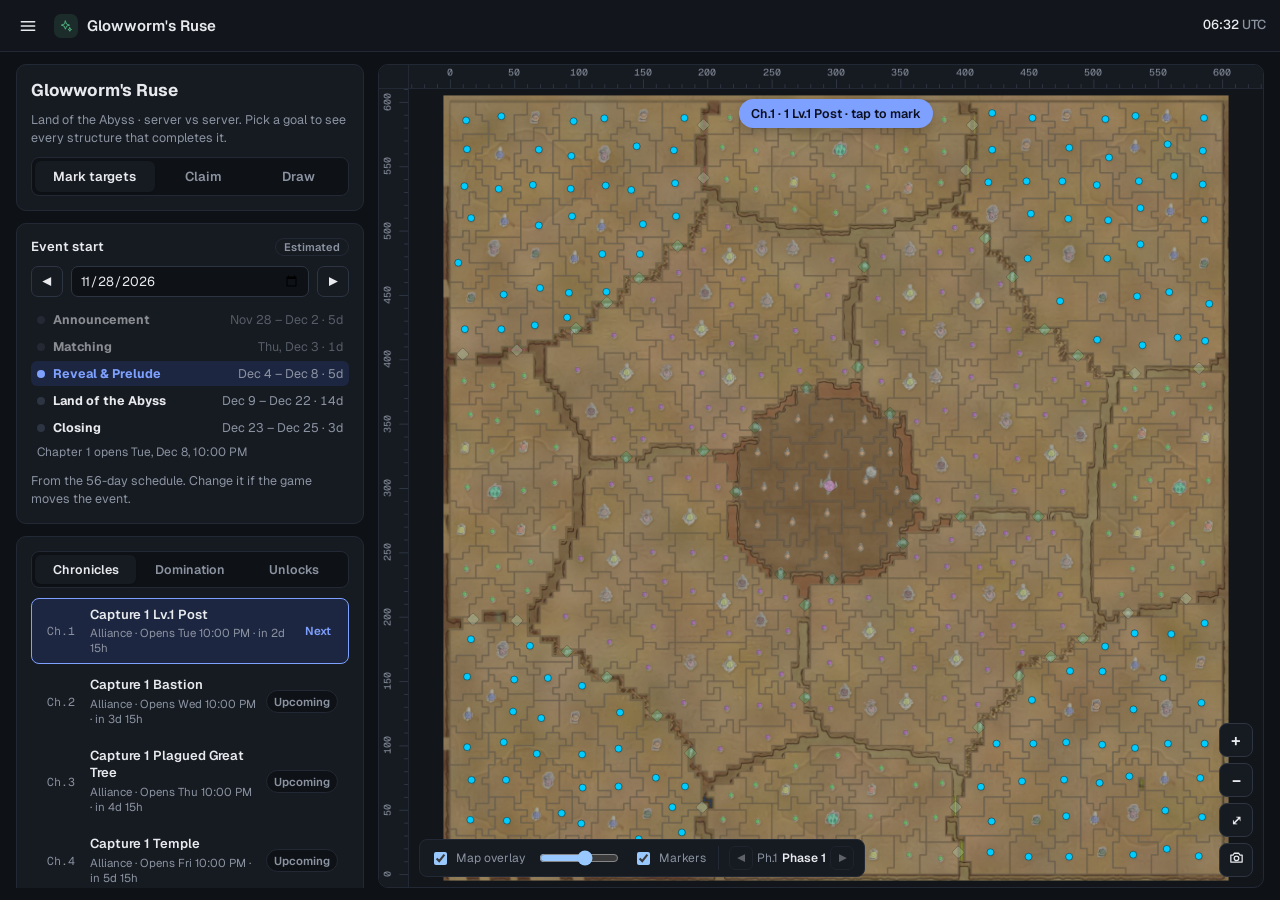
==== commit 34735a97: "Link previews for the site and every tool Each page now has Open Graph and Twitter card tags and a 1" ====
--- a/GlowwormsRusePlanner/glowworm/index.html
+++ b/GlowwormsRusePlanner/glowworm/index.html
@@ -1,5 +1,18 @@
 <!doctype html>
 <html lang="en"><head><meta charset="utf-8"><title>Moved</title>
+<!-- og -->
+<meta name="description" content="Map the Land of the Abyss, pick Chronicle and Domination goals, and mark targets and claims.">
+<meta property="og:type" content="website">
+<meta property="og:site_name" content="ARC Tools">
+<meta property="og:title" content="Glowworm's Ruse · ARC Tools">
+<meta property="og:description" content="Map the Land of the Abyss, pick Chronicle and Domination goals, and mark targets and claims.">
+<meta property="og:url" content="https://zephyrus44.github.io/tools/glowworms-ruse/">
+<meta property="og:image" content="https://zephyrus44.github.io/og/glowworms-ruse.png?v=1">
+<meta property="og:image:width" content="1200">
+<meta property="og:image:height" content="630">
+<meta property="og:image:alt" content="Glowworm's Ruse: Map the Land of the Abyss, pick Chronicle and Domination goals, and mark targets and claims.">
+<meta name="twitter:card" content="summary_large_image">
+<!-- /og -->
 <meta name="robots" content="noindex">
 <script>location.replace("/tools/glowworms-ruse/" + location.search + location.hash);</script>
 <meta http-equiv="refresh" content="0; url=/tools/glowworms-ruse/">
